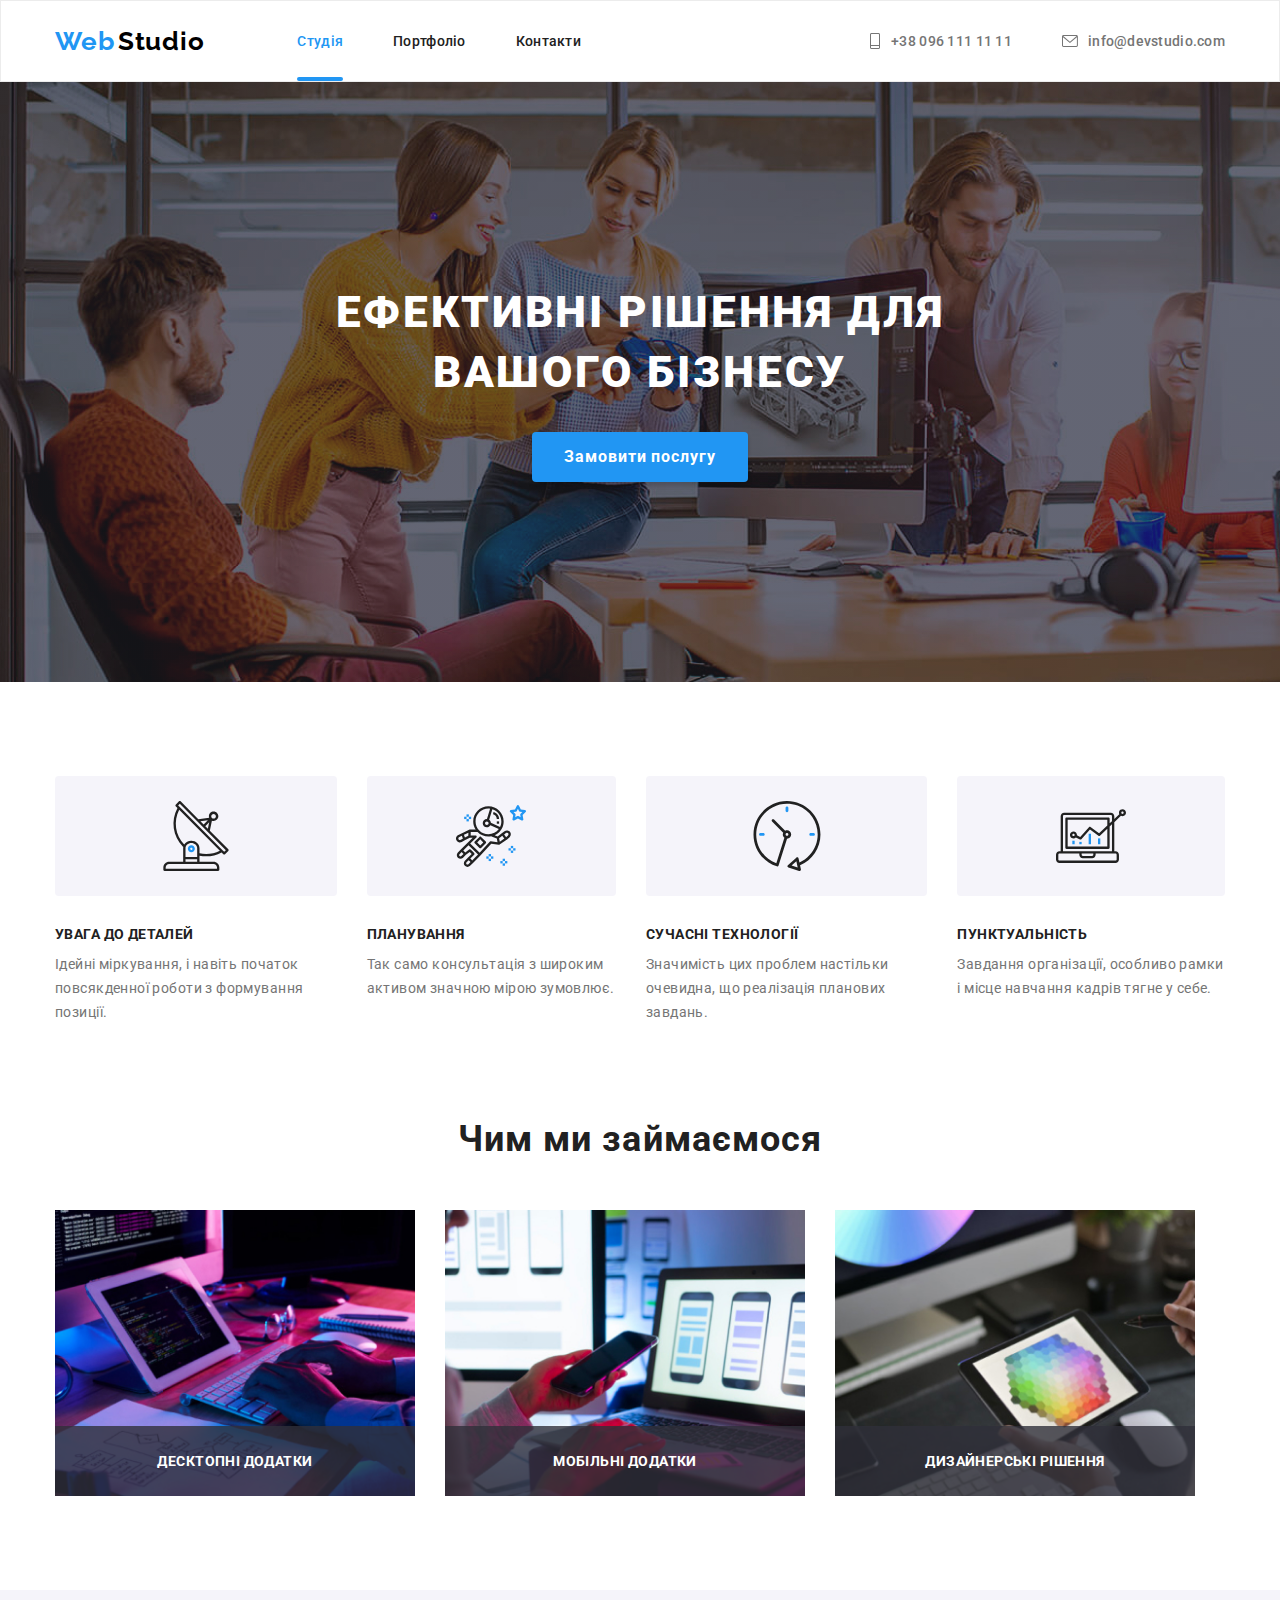
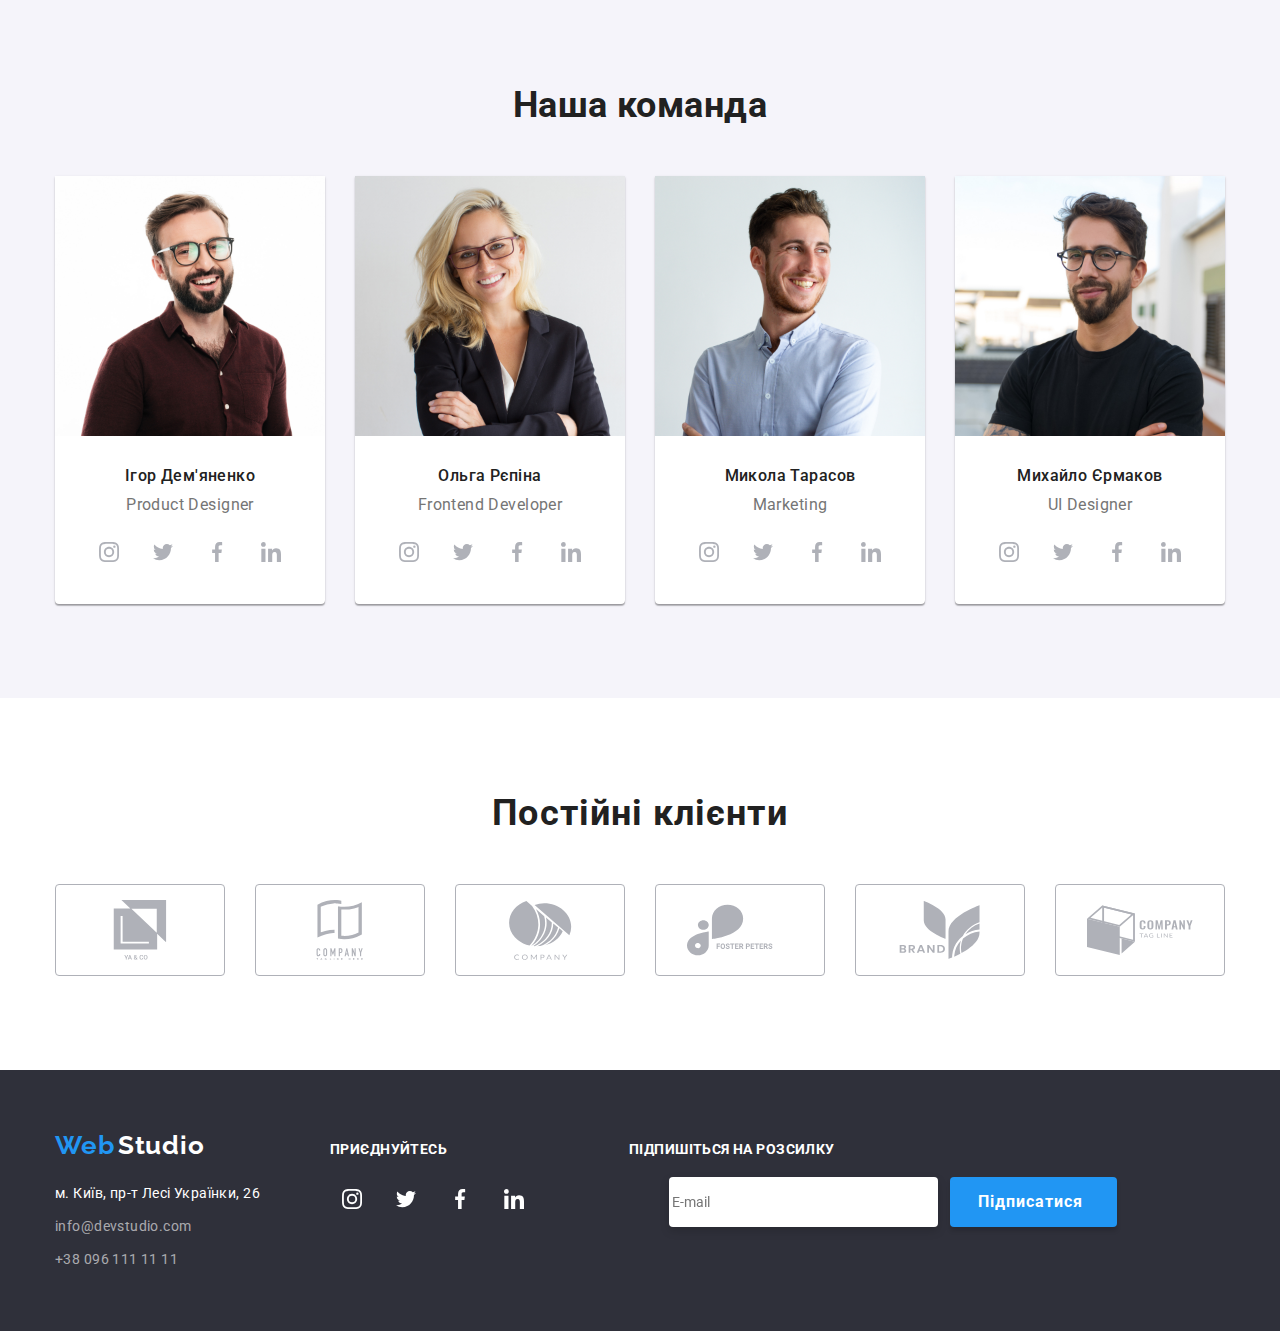
==== index.html @ 32bc4b46 "06" ====
<!DOCTYPE html>
<html lang="en">

<head>
  <meta charset="UTF-8" />
  <meta http-equiv="X-UA-Compatible" content="IE=edge" />
  <meta name="viewport" content="width=device-width, initial-scale=1.0" />
  <title>WebStudio</title>
  <link rel="stylesheet" href="https://cdn.jsdelivr.net/npm/modern-normalize@1.1.0/modern-normalize.min.css" />
  <link rel="preconnect" href="https://fonts.googleapis.com" />
  <link rel="preconnect" href="https://fonts.gstatic.com" crossorigin />
  <link
    href="https://fonts.googleapis.com/css2?family=Montserrat:wght@400;700&family=Raleway:wght@700&family=Roboto:wght@400;500;700;900&display=swap"
    rel="stylesheet" />
  <link rel="stylesheet" href="./css/style.css" />
</head>

<body>
  <header>
    <div class="conteiner header-conteiner">
      <nav class="main-nav">
        <a href="/" class="logo link">
          <span class="header-first-part">Web</span>
          <span class="header-last-part">Studio</span>
        </a>
        <ul class="list header-nav">
          <li class="header-nav-item">
            <a href="" class="header-nav-studios link">Студія</a>
          </li>
          <li class="header-nav-item">
            <a href="portfolio.html" class="header-nav-portfolios link">Портфоліо</a>
          </li>
          <li class="header-nav-item"><a href="" class="header-nav-contact link">Контакти</a></li>
        </ul>
      </nav>
      <ul class="list after-nav">
        <li class="header-tel-link link">
          <a class="address-tel" href="tel:+380961111111">
            <svg class="etel">
              <use href="./symbol-defs.svg#icon-Vector"></use>
            </svg>
            +38 096 111 11 11</a>
        </li>
        <li class="header-mail-link link">
          <a class="address-mails" href="mailto:info@devstudio.com">
            <svg class="email">
              <use href="./symbol-defs.svg#icon-envelope"></use>
            </svg>
            info@devstudio.com</a>
        </li>
      </ul>
    </div>
  </header>
  <main>
    <section class="hero">
      <div class="conteiner">
        <h1 class="hero-title">Ефективні рішення для вашого бізнесу</h1>
        <button type="button" data-modal-open class="hero-button">Замовити послугу</button>
      </div>
    </section>
    <section class="abouts">
      <div class="conteiner">
        <h2 class="visually-hidden">Наші переваги</h2>
        <ul class="list about">
          <li class="item">
            <h3 class="about-title list">УВАГА ДО ДЕТАЛЕЙ</h3>
            <p class="about-title-after">
              Ідейні міркування, і навіть початок повсякденної роботи з формування позиції.
            </p>
          </li>
          <li class="item">
            <h3 class="about-title list">ПЛАНУВАННЯ</h3>
            <p class="about-title-after">
              Так само консультація з широким активом значною мірою зумовлює.
            </p>
          </li>
          <li class="item">
            <h3 class="about-title list">СУЧАСНІ ТЕХНОЛОГІЇ</h3>
            <p class="about-title-after">
              Значимість цих проблем настільки очевидна, що реалізація планових завдань.
            </p>
          </li>
          <li class="item">
            <h3 class="about-title list">ПУНКТУАЛЬНІСТЬ</h3>
            <p class="about-title-after">
              Завдання організації, особливо рамки і місце навчання кадрів тягне у себе.
            </p>
          </li>
        </ul>
      </div>
    </section>
    <section class="work">
      <div class="conteiner">
        <h2 class="work-title">Чим ми займаємося</h2>
        <ul class="work list">
          <div class="foto-info">
            <li class="work-item">
              <img src="./img/img1.jpg" alt="galllery1" width="370" height="auto" />
              <p class="overlay-text">Десктопні додатки</p>
            </li>
          </div>
          <div class="foto-info">
            <li class="work-item">
              <img src="./img/img2.jpg" alt="galllery2" width="370" height="auto" />
              <p class="overlay-text">Мобільні додатки</p>
            </li>
          </div>
          <div class="foto-info">
            <li class=work-item>
              <img src="./img/img3.jpg" alt="galllery3" width="370" height="auto" />
              <p class="overlay-text">Дизайнерські рішення</p>
            </li>
          </div>
        </ul>
      </div>
    </section>
    <section class="our-team">
      <h2 class="komand-title">Наша команда</h2>
      <div class="conteiner">
        <ul class="list our-team-conteiner">
          <li class="li-style">
            <img src="./img/img4.jpg" alt="Ігор Дем'яненко" width="270" height="260" />
            <div class="our-conteiner">
              <h3 class="komand-title-after">Ігор Дем'яненко</h3>
              <p class="komand-after">Product Designer</p>
              <ul class="our-icon list">
                <li>
                  <a href="" class="komand-icon">
                    <svg class="social-icon" width="20" heigth="20">
                      <use href="./symbol-defs.svg#icon-instagram-2"></use>
                    </svg>
                  </a>
                </li>
                <li>
                  <a href="" class="komand-icon">
                    <svg class="social-icon" width="20" heigth="20">
                      <use href="./symbol-defs.svg#icon-twitter-1"></use>
                    </svg>
                  </a>
                </li>
                <li>
                  <a href="" class="komand-icon">
                    <svg class="social-icon" width="20" heigth="20">
                      <use href="./symbol-defs.svg#icon-facebook-1"></use>
                    </svg>
                  </a>
                </li>
                <li>
                  <a href="" class="komand-icon">
                    <svg class="social-icon" width="20" heigth="20">
                      <use href="./symbol-defs.svg#icon-linkedin-1"></use>
                    </svg>
                  </a>
                </li>
              </ul>
            </div>
          </li>

          <li class="li-style">
            <img src="./img/img 5.jpg" alt="Ольга Рєпіна" width="270" height="260" />
            <div class="our-conteiner">
              <h3 class="komand-title-after">Ольга Рєпіна</h3>
              <p class="komand-after">Frontend Developer</p>
              <ul class="our-icon list">
                <li>
                  <a href="" class="komand-icon">
                    <svg class="social-icon">
                      <use href="./symbol-defs.svg#icon-instagram-2"></use>
                    </svg>
                  </a>
                </li>
                <li>
                  <a href="" class="komand-icon">
                    <svg class="social-icon">
                      <use href="./symbol-defs.svg#icon-twitter-1"></use>
                    </svg>
                  </a>
                </li>
                <li>
                  <a href="" class="komand-icon">
                    <svg class="social-icon">
                      <use href="./symbol-defs.svg#icon-facebook-1"></use>
                    </svg>
                  </a>
                </li>
                <li>
                  <a href="" class="komand-icon">
                    <svg class="social-icon">
                      <use href="./symbol-defs.svg#icon-linkedin-1"></use>
                    </svg>
                  </a>
                </li>
              </ul>
            </div>
          </li>
          <li class="li-style">
            <img src="./img/img 6.jpg" alt="Микола Тарасов" width="270" height="260" />
            <div class="our-conteiner">
              <h3 class="komand-title-after">Микола Тарасов</h3>
              <p class="komand-after">Marketing</p>
              <ul class="our-icon list">
                <li>
                  <a href="" class="komand-icon">
                    <svg class="social-icon">
                      <use href="./symbol-defs.svg#icon-instagram-2"></use>
                    </svg>
                  </a>
                </li>
                <li>
                  <a href="" class="komand-icon">
                    <svg class="social-icon">
                      <use href="./symbol-defs.svg#icon-twitter-1"></use>
                    </svg>
                  </a>
                </li>
                <li>
                  <a href="" class="komand-icon">
                    <svg class="social-icon">
                      <use href="./symbol-defs.svg#icon-facebook-1"></use>
                    </svg>
                  </a>
                </li>
                <li>
                  <a href="" class="komand-icon">
                    <svg class="social-icon">
                      <use href="./symbol-defs.svg#icon-linkedin-1"></use>
                    </svg>
                  </a>
                </li>
              </ul>
            </div>
          </li>
          <li class="li-style">
            <img src="./img/img7.jpg" alt="Михайло Єрмаков" width="270" height="260" />
            <div class="our-conteiner">
              <h3 class="komand-title-after">Михайло Єрмаков</h3>
              <p class="komand-after">UI Designer</p>
              <ul class="our-icon list">
                <li>
                  <a href="" class="komand-icon">
                    <svg class="social-icon">
                      <use href="./symbol-defs.svg#icon-instagram-2"></use>
                    </svg>
                  </a>
                </li>
                <li>
                  <a href="" class="komand-icon">
                    <svg class="social-icon">
                      <use href="./symbol-defs.svg#icon-twitter-1"></use>
                    </svg>
                  </a>
                </li>
                <li>
                  <a href="" class="komand-icon">
                    <svg class="social-icon">
                      <use href="./symbol-defs.svg#icon-facebook-1"></use>
                    </svg>
                  </a>
                </li>
                <li>
                  <a href="" class="komand-icon">
                    <svg class="social-icon">
                      <use href="./symbol-defs.svg#icon-linkedin-1"></use>
                    </svg>
                  </a>
                </li>
              </ul>
            </div>
          </li>
        </ul>
      </div>
    </section>
    <section class="section">
      <div class="clients conteiner">
        <h2 class="our-client">Постійні клієнти</h2>
        <ul class="cli-list list">
          <li>
            <a href="" class="cli-link">
              <svg class="cli" width="106" height="60">
                <use href="./symbol-defs.svg#icon-group"></use>
              </svg>
            </a>
          </li>
          <li>
            <a href="" class="cli-link">
              <svg class="cli" width="106" height="60">
                <use href="./symbol-defs.svg#icon-group-1"></use>
              </svg>
            </a>
          </li>
          <li>
            <a href="" class="cli-link">
              <svg class="cli" width="106" height="60">
                <use href="./symbol-defs.svg#icon-group-2"></use>
              </svg>
            </a>
          </li>
          <li>
            <a href="" class="cli-link">
              <svg class="cli " width="106" height="60">
                <use href="./symbol-defs.svg#icon-group-3"></use>
              </svg>
            </a>
          </li>
          <li>
            <a href="" class="cli-link">
              <svg class="cli" width="106" height="60">
                <use href="./symbol-defs.svg#icon-group-4"></use>
              </svg>
            </a>
          </li>
          <li>
            <a href="" class="cli-link">
              <svg class="cli" width="106" height="60">
                <use href="./symbol-defs.svg#icon-group-5"></use>
              </svg>
            </a>
          </li>
        </ul>
      </div>
    </section>
  </main>
  <footer class="footer">
    <div class="conteiner">
      <div>
        <a href="./index.html" class="logo link">
          <span class="header-first-part">Web</span>
          <span class="header-last-parts">Studio</span>
        </a>
        <address>
          <ul class="link list">
            <li class="address-item">
              <a class="address" href="https://goo.gl/maps/7ASM1sJS5dJ5GdoQ7" target="_blank"
                rel="noreferrer noopener">м.
                Київ, пр-т Лесі Українки, 26</a>
            </li>
            <li class="address-item">
              <a class="address-mail link" href="mailto:info@devstudio.com">info@devstudio.com</a>
            </li>
            <li class="address-item">
              <a class="address-mail link" href="tel:+380961111111">+38 096 111 11 11</a>
            </li>
          </ul>
        </address>
      </div>
      <div class="contact">
        <p class="footer-text">приєднуйтесь</p>
        <ul class="foter-our-icon list">
          <li>
            <a href="" class="footer-icon">
              <svg class="instag" width="20" heigth="20">
                <use href="./symbol-defs.svg#icon-instagram-2"></use>
              </svg>
            </a>
          </li>
          <li>
            <a href="" class="footer-icon">
              <svg class="twitter1" width="20" heigth="20">
                <use href="./symbol-defs.svg#icon-twitter-1"></use>
              </svg>
            </a>
          </li>
          <li>
            <a href="" class="footer-icon">
              <svg class="faceb" width="20" heigth="20">
                <use href="./symbol-defs.svg#icon-facebook-1"></use>
              </svg>
            </a>
          </li>
          <li>
            <a href="" class="footer-icon">
              <svg class="linked" width="20" heigth="20">
                <use href="./symbol-defs.svg#icon-linkedin-1"></use>
              </svg>
            </a>
          </li>
        </ul>
      </div>
      <div class="social-email">
        <p class="text-social">Підпишіться на розсилку</p>
        <form class="form-social">
          <input class="enter" type="text" name="email" placeholder="E-mail">
          <button class="button-email">Підписатися
            <svg class="" width="28" height="28">
              <use href="./symbol-defs.svg#icon-icon-send"></use>
            </svg>
          </button>
        </form>
      </div>
    </div>
  </footer>
  <div class="backgrop is-hidden" data-modal>
    <div class="modal">
      <button class="close-btn" type="button" data-modal-close>
        <svg class="close-btn-icon" width="18px" height="18px">
          <use href="./symbol-defs.svg#icon-close"></use>
        </svg>
      </button>
      <p class="modal-text">Залиште свої дані, ми вам передзвонимо</p>
      <form class="modal-social" action="">
        <div class="form-field">
          <label for="name">Ім'я</label>
          <input type="text" name="name" id="name">

          <label for="tel">Tелефон</label>
          <input type="text" name="tel" id="tel">

          <label for="mail">Пошта</label>
          <input type="text" name="mail" id="mail">

          <label for="coment">Коментар</label>
          <textarea name="coment" id="coment" cols="30" rows="10" placeholder="Введіть текст"></textarea>

          <input type="checkbox" name="consent" id="consent">
          <label for="">Погоджуюся з розсилкою та приймаю Умови договору</label>

          <button type="submit">Відправити</button>
        </div>
      </form>
    </div>
  </div>
  <script src="./js/modal.js"></script>
</body>

</html>
---- css/style.css ----
/*general stales*/
:root {
  --main-text-color: #212121;
  --secondary-text-color: #ffffff;
  --main-fond: 'Roboto', sans-serif;
  --accent-color: #2196f3;
  --background-color: #ffffff;
  --background-color: #2f303a;
}
body {
  font-family: var(--main-fond);
  background-color: var(--secondary-text-color);
  font-size: 14px;
  letter-spacing: 0.03em;
  color: var(--main-text-color);
}
html {
  box-sizing: border-box;
}

*,
*::before,
*::after {
  box-sizing: inherit;
}
h1,
h2,
h3,
h4,
h5,
h6,
p {
  margin: 0;
}
img {
  display: block;
  max-width: 100%;
  height: auto;
}
address {
  font-style: normal;
}
button {
  display: block;
  cursor: pointer;
  border: none;
  border-radius: 4px;
}
section {
  padding-top: 94px;
  padding-bottom: 94px;
}
.conteiner {
  width: 1200px;
  margin: 0 auto;
  padding: 0 15px;
}
.list {
  list-style: none;
  padding-left: 0;
  margin: 0;
}
.link {
  text-decoration: none;
}
/*header*/

.main-nav {
  display: flex;
  align-items: center;
}
.after-nav {
  display: flex;
  gap: 50px;
  margin-left: auto;
  align-items: center;
}
.header-nav {
  display: flex;
  align-items: center;
  margin-left: 93px;
}

.header-nav-item:not(:last-child) {
  margin-right: 50px;
}

.header-first-part {
  color: #2196f3;
  font-family: 'Raleway';
  font-style: normal;
  font-weight: 700;
  font-size: 26px;
  line-height: calc(31 / 26);
  letter-spacing: 0.03em;
}
.header-last-part {
  font-family: 'Raleway';
  font-style: normal;
  font-weight: 700;
  font-size: 26px;
  line-height: 31px;
  letter-spacing: 0.03em;
  color: #000000;
}

.header-nav-studios,
.header-mail-link {
  position: relative;
  font-weight: 500;
  font-size: 14px;
  line-height: calc(16 / 14);
  letter-spacing: 0.02em;
  color: #2196f3;
  padding: 32px 0;
}

.header-nav-studios:hover {
  color: #2196f3;
}
.header-nav-studios::after {
  content: '';
  display: block;
  position: absolute;
  bottom: 0;
  width: 100%;
  height: 4px;
  background: #2196f3;
  border-radius: 2px;

  transition-property: color;
  transition-duration: 250ms;
  transition-timing-function: cubic-bezier(0.4, 0, 0.2, 1);
}

.header-nav-portfolios {
  font-weight: 500;
  font-size: 14px;
  line-height: calc(16 / 14);
  letter-spacing: 0.02em;
  color: #212121;
}
.header-nav-portfolios,
.header-nav-contact {
  font-weight: 500;
  font-size: 14px;
  line-height: calc(16 / 14);
  letter-spacing: 0.02em;
  color: #212121;
  transition-property: color;
  transition-duration: 250ms;
  transition-timing-function: cubic-bezier(0.4, 0, 0.2, 1);
}
.header-nav-portfolios:hover,
.header-nav-contact:hover {
  color: #2196f3;
}
.address-tel {
  font-weight: 500;
  font-size: 14px;
  line-height: calc(16 / 14);
  letter-spacing: 0.02em;
  text-decoration: none;
  color: #757575;
  display: flex;
  align-items: center;
  transition-property: color;
  transition-duration: 250ms;
  transition-timing-function: cubic-bezier(0.4, 0, 0.2, 1);
}

.address-tel:hover {
  color: #2196f3;
  transition-property: color;
  transition-duration: 250ms;
  transition-timing-function: cubic-bezier(0.4, 0, 0.2, 1);
}
.address-mails {
  text-decoration: none;
  font-family: 'Roboto';
  font-weight: 500;
  font-size: 14px;
  line-height: 16px;
  letter-spacing: 0.02em;
  color: #2196f3;
  display: flex;
  align-items: center;
  transition-property: color;
  transition-duration: 250ms;
  transition-timing-function: cubic-bezier(0.4, 0, 0.2, 1);
}

.address-mails:hover {
  color: #2196f3;
  transition-property: color;
  transition-duration: 250ms;
  transition-timing-function: cubic-bezier(0.4, 0, 0.2, 1);
}
.etel {
  width: 12px;
  height: 16px;
  align-items: center;
  fill: currentColor;
  margin-right: 10px;
}
.email {
  width: 16px;
  height: 12px;
  margin-right: 10px;
  align-items: center;
  fill: currentColor;
}
/*hero*/
.hero {
  background-color: #2f303a;
  padding: 200px 0;
  background-image: linear-gradient(rgba(47, 48, 58, 0.4), rgba(47, 48, 58, 0.4)),
    url(../img/Img17.jpg);
  background-repeat: no-repeat;
  background-size: cover;
  max-width: 1600px;
  height: 600px;
  margin: 0 auto;
}

.hero-title {
  font-family: 'Roboto';
  font-style: normal;
  font-weight: 900;
  font-size: 44px;
  line-height: calc(60 / 44);
  text-align: center;
  letter-spacing: 0.06em;
  text-transform: uppercase;
  color: #ffffff;
  width: 696px;
  margin: 0 auto;
}
.hero-button {
  font-family: 'Roboto';
  font-style: normal;
  background: #2196f3;
  box-shadow: 0px 4px 4px rgba(0, 0, 0, 0.15);
  font-weight: 700;
  font-size: 16px;
  line-height: calc(30 / 16);
  color: #ffffff;
  cursor: pointer;
  letter-spacing: 0.06em;
  margin: 0 auto;
  margin-top: 30px;
  padding: 10px 32px;
}
/*about*/
.visually-hidden {
  position: absolute;
  width: 1px;
  height: 1px;
  margin: -1px;
  border: 0;
  padding: 0;
  white-space: nowrap;
  clip-path: inset(100%);
  clip: rect(0 0 0 0);
  overflow: hidden;
}
.about {
  display: flex;
  gap: 30px;
}
.item::before {
  display: block;
  content: '';
  height: 120px;
  background-repeat: no-repeat;
  background-position: center;
  background-color: #f5f4fa;
  border-radius: 4px;
  margin-bottom: 30px;
}
.item:nth-child(1)::before {
  background-image: url(../icon/antenna.svg);
}
.item:nth-child(2)::before {
  background-image: url(../icon/astronaut.svg);
}
.item:nth-child(3)::before {
  background-image: url(../icon/clock.svg);
}
.item:nth-child(4)::before {
  background-image: url(../icon/diagram.svg);
}
.about-title list {
  margin-bottom: 10px;
}

.about-title {
  font-weight: 700;
  font-size: 14px;
  line-height: calc(16 / 14);
  color: #212121;
  margin-bottom: 10px;
}
.about-title-after {
  font-weight: 400;
  font-size: 14px;
  line-height: calc(24 / 14);
  color: #757575;
}
/*work n*/
.work {
  padding-top: 0;
}
.work .list {
  display: flex;
}

.overlay-text {
  font-weight: 700;
  line-height: calc(16 / 14);
  text-transform: uppercase;
  color: #ffffff;
  position: absolute;
  bottom: 0;
  background: rgba(47, 48, 58, 0.8);
  width: 360px;
  height: 70px;
  display: flex;
  align-items: center;
  justify-content: center;
}
.work-title {
  font-family: 'Roboto';
  font-style: normal;
  font-weight: 700;
  font-size: 36px;
  line-height: 42px;
  text-align: center;
  letter-spacing: 0.03em;
  color: #212121;
  margin-bottom: 50px;
}
.work-item {
  margin-right: 30px;
  position: relative;
}
/*наша команда*/
.our-team {
  background-color: #f5f4fa;
}
.li-style {
  background: #ffffff;
  box-shadow: 0px 1px 3px rgba(0, 0, 0, 0.12), 0px 1px 1px rgba(0, 0, 0, 0.14),
    0px 2px 1px rgba(0, 0, 0, 0.2);
  border-radius: 0px 0px 4px 4px;
  background-image: url();
}

.komand-title {
  text-align: center;
  margin-bottom: 50px;
}
.komand-title {
  font-family: 'Roboto';
  font-style: normal;
  font-weight: 700;
  font-size: 36px;
  line-height: 42px;
  color: #212121;
}
.our-team-conteiner {
  display: flex;
  gap: 30px;
}
.our-conteiner {
  text-align: center;
  padding: 30px 0;
}
.komand-title-after {
  margin-bottom: 10px;
}
.komand-title-after {
  margin-right: auto;
  margin-left: auto;
  font-weight: 500;
  font-size: 16px;
  line-height: calc(19 / 16);
  color: #212121;
}
.komand-after {
  font-weight: 400;
  font-size: 16px;
  line-height: calc(19 / 16);
  color: #757575;
}
.our-icon {
  display: flex;
  align-items: center;
  justify-content: center;
  gap: 10px;
  margin-top: 16px;
}
.komand-icon {
  display: flex;
  align-items: center;
  justify-content: center;
  width: 44px;
  height: 44px;
  color: #afb1b8;
  border-radius: 50%;
}
.komand-icon:hover,
.komand-icon:focus {
  background-color: var(--accent-color);
  color: var(--secondary-text-color);
  transition-property: color, var(--background-color);
  transition-duration: 250ms;
  transition-timing-function: cubic-bezier(0.4, 0, 0.2, 1);
}

.social-icon {
  width: 20px;
  height: 20px;
  fill: currentColor;
}
.our-client {
  font-family: 'Roboto';
  font-style: normal;
  font-weight: 700;
  font-size: 36px;
  line-height: 42px;
  text-align: center;
  letter-spacing: 0.03em;
  color: #212121;
  margin-bottom: 50px;
}
.cli-link {
  display: flex;
  align-items: center;
  justify-content: center;
  width: 170px;
  height: 92px;
  border: 1px solid currentColor;
  border-radius: 4px;
  color: #afb1b8;
  transition-property: color;
  transition-duration: 250ms;
  transition-timing-function: cubic-bezier(0.4, 0, 0.2, 1);
}

.cli-link:hover,
.cli-link:focus {
  color: var(--accent-color);
}

.cli-list {
  display: flex;
  gap: 30px;
  fill: currentColor;
}
.cli {
  fill: currentColor;
}
/*footer*/
.footer {
  background: #2f303a;
  padding: 60px 0;
}
.footer .conteiner {
  display: flex;
  align-items: baseline;
}
.header-conteiner {
  display: flex;
  gap: 50px;
  align-items: center;
}
.link {
  text-decoration: none;
}

.logo link {
  padding-top: 60px;
  padding-bottom: 20px;
  color: #2196f3;
  font-family: 'Raleway';
  font-style: normal;
  font-weight: 700;
  font-size: 26px;
  line-height: calc(31 / 26);
  letter-spacing: 0.03em;
}
.header-last-parts {
  color: #ffffff;
}
address {
  margin-top: 20px;
}
.address {
  text-decoration: none;
  font-family: 'Roboto';
  font-style: normal;
  font-weight: 400;
  font-size: 14px;
  line-height: 24px;
  letter-spacing: 0.03em;
  color: #ffffff;
  transition-property: color;
  transition-duration: 250ms;
  transition-timing-function: cubic-bezier(0.4, 0, 0.2, 1);
}
.address-item:not(:last-child) {
  margin-bottom: 9px;
}
.address:hover {
  color: #2196f3;
}

.address-mail {
  font-family: 'Roboto';
  font-style: normal;
  font-weight: 400;
  font-size: 14px;
  line-height: 24px;
  letter-spacing: 0.03em;
  color: rgba(255, 255, 255, 0.6);
  transition-property: color;
  transition-duration: 250ms;
  transition-timing-function: cubic-bezier(0.4, 0, 0.2, 1);
}
.address-mail:hover {
  color: #2196f3;
}
.contact {
  margin-left: 70px;
}
.footer-text {
  font-weight: 700;
  line-height: 16px;
  text-transform: uppercase;
  color: #ffffff;
  margin-bottom: 20px;
}
.foter-our-icon {
  display: flex;
  align-items: center;
  justify-content: center;
  gap: 10px;
}

.footer-icon {
  display: flex;
  align-items: center;
  justify-content: center;
  width: 44px;
  height: 44px;
  color: #ffffff;
  border-radius: 50%;
  transition-property: color;
  transition-duration: 250ms;
  transition-timing-function: cubic-bezier(0.4, 0, 0.2, 1);
}
.instag,
.twitter1,
.faceb,
.linked {
  width: 20px;
  height: 20px;
  fill: currentColor;
  transition-property: color;
  transition-duration: 250ms;
  transition-timing-function: cubic-bezier(0.4, 0, 0.2, 1);
}
.footer-icon:hover,
.footer-icon:focus {
  background-color: var(--accent-color);
  transition-property: color, var(--background-color);
  transition-duration: 250ms;
  transition-timing-function: cubic-bezier(0.4, 0, 0.2, 1);
}
.social-email {
  margin-left: 93px;
}
.form-social {
  display: flex;
  gap: 12px;
}
.text-social {
  font-weight: 700;
  font-size: 14px;
  line-height: 16px;
  letter-spacing: 0.03em;
  text-transform: uppercase;
  color: #ffffff;
  margin-bottom: 20px;
}
.enter {
  width: 358px;
  height: 50px;
  border-radius: 4px;
  border: 1px solid rgba(255, 255, 255, 0.3);
  filter: drop-shadow(0px 4px 4px rgba(0, 0, 0, 0.15));
}
.enter:hover,
.enter:focus {
  border: 2px solid var(--accent-color);
  transition-property: color;
  transition-duration: 250ms;
  transition-timing-function: cubic-bezier(0.4, 0, 0.2, 1);
}
.button-email {
  position: relative;
  font-weight: 700;
  font-size: 16px;
  line-height: 30px;
  color: #ffffff;
  display: flex;
  text-align: center;
  align-items: center;
  letter-spacing: 0.06em;
  background: #2196f3;
  box-shadow: 0px 4px 4px rgba(0, 0, 0, 0.15);
  border-radius: 4px;
  padding-top: 10px;
  padding-left: 28px;
  padding-bottom: 10px;
}
.button-email:hover .button-email:focus {
  transition-property: color, box-shadow;
  transition-duration: 250ms;
  transition-timing-function: cubic-bezier(0.4, 0, 0.2, 1);
}

.button-email::after {
  content: '';
  display: block;
  position: absolute;
  bottom: 0;
  width: 28px;
  height: 28px;
  color: #ffffff;
}
/* modal window*/

.backgrop {
  position: fixed;
  top: 0;
  left: 0;

  width: 100%;
  height: 100%;

  background: rgba(0, 0, 0, 0.2);
  opacity: 1;
  visibility: visible;
  pointer-events: initial;
  transition: opacity 250ms cubic-bezier(0.4, 0, 0.2, 1),
    visibility 250ms cubic-bezier(0.4, 0, 0.2, 1);
}
.modal {
  position: absolute;
  top: 50%;
  left: 50%;
  transform: translate(-50%, -50%);
  background: #ffffff;
  box-shadow: 0px 1px 3px rgba(0, 0, 0, 0.12), 0px 1px 1px rgba(0, 0, 0, 0.14),
    0px 2px 1px rgba(0, 0, 0, 0.2);
  border-radius: 4px;

  width: 528px;
  height: 581px;
}
.close-btn {
  position: absolute;
  top: 8px;
  right: 8px;

  display: flex;
  align-items: center;
  justify-content: center;

  width: 30px;
  height: 30px;
  padding: 0;
  cursor: pointer;
  background: transparent;
  border-radius: 50%;
  border: 1px solid rgba(0, 0, 0, 0.1);
}
.backgrop.is-hidden {
  opacity: 0;
  visibility: hidden;
  pointer-events: none;
}
.modal-text {
  font-weight: 700;
  font-size: 20px;
  line-height: calc(23 / 20);
  letter-spacing: 0.03em;
  color: #212121;
}
form {
  width: 448px;
  margin-left: 40px;
}
.form-field {
  display: flex;
  flex-direction: column;
  gap: 10px;
}
.form-field input {
  height: 40px;
}

/*page2*/
header {
  border: 1px solid #ececec;
}
.header-first-part {
  color: #2196f3;
  font-family: 'Raleway';
  font-style: normal;
  font-weight: 700;
  font-size: 26px;
  line-height: calc(31 / 26);
  letter-spacing: 0.03em;
}

.header-last-part {
  font-family: 'Raleway';
  font-style: normal;
  font-weight: 700;
  font-size: 26px;
  line-height: 31px;
  letter-spacing: 0.03em;
  color: #000000;
}

.header-nav-studio,
.header-mail-link {
  font-weight: 500;
  font-size: 14px;
  line-height: calc(16 / 14);
  letter-spacing: 0.02em;
  color: #212121;
  transition-property: color;
  transition-duration: 250ms;
  transition-timing-function: cubic-bezier(0.4, 0, 0.2, 1);
}

.header-nav-studio:hover {
  color: #2196f3;
}

.header-nav-portfolio {
  position: relative;
  font-weight: 500;
  font-size: 14px;
  line-height: calc(16 / 14);
  letter-spacing: 0.02em;
  color: #2196f3;
}

.header-nav-portfolio,
.header-nav-contact {
  position: relative;
  font-weight: 500;
  font-size: 14px;
  line-height: calc(16 / 14);
  letter-spacing: 0.02em;
  color: var(--#212121);
  padding: 32px 0;
}
.header-nav-portfolio::after {
  content: '';
  display: block;
  position: absolute;
  bottom: 0;
  width: 100%;
  height: 4px;
  background: #2196f3;
  border-radius: 2px;

  transition-property: color;
  transition-duration: 250ms;
  transition-timing-function: cubic-bezier(0.4, 0, 0.2, 1);
}

.header-nav-portfolio:hover,
.header-nav-contact:hover {
  color: #2196f3;
}
.address-mails {
  font-family: 'Roboto';
  font-weight: 500;
  font-size: 14px;
  line-height: 16px;
  letter-spacing: 0.02em;
  color: #757575;
}
.progect-thumb {
  position: relative;
  overflow: hidden;
}
.overlay {
  position: absolute;
  top: 0;
  left: 0;
  transform: translateY(100%);
  display: flex;
  align-items: center;
  width: 100%;
  height: 101%;

  background: rgba(33, 150, 243, 0.9);
  transition: transform 250ms;
}
.overlay-texts {
  font-weight: 400;
  font-size: 18px;
  line-height: 28px;
  letter-spacing: 0.03em;
  color: #ffffff;
  padding-left: 24px;
  padding-right: 24px;
  text-align: center;
}
.progect-link:hover .overlay {
  transform: translateY(0%);
}

.about-conteiner {
  display: flex;
  margin-bottom: 50px;
  justify-content: center;
  gap: 8px;
}
.main-about-line {
  padding: 6px 22px;
}
.main-about-all {
  padding: 6px 25px;
}

.main-about-all:hover {
  box-shadow: 0px 3px 1px rgba(0, 0, 0, 0.1), 0px 1px 2px rgba(0, 0, 0, 0.08),
    0px 2px 2px rgba(0, 0, 0, 0.12);
}
.main-about-all {
  background-color: #2196f3;
  color: #ffffff;
  font-family: 'Roboto';
  font-style: Medium;
  font-size: 16px;
  line-height: calc(26 / 16);
}
.list-conteiner {
  display: flex;
  flex-wrap: wrap;
  gap: 30px;
}
.item-text {
  padding: 20px 24px;
  border: 1px solid #ececec;
}
.list-one {
  margin-bottom: 4px;
}
.progect-item {
  flex-basis: calc((100% - 2 * 30) / 3);
}
.main-about-line {
  font-family: 'Roboto';
  font-weight: 500;
  font-size: 16px;
  line-height: calc(26 / 16);
  text-align: center;
  letter-spacing: 0.03em;
  color: #212121;
  cursor: pointer;
  background-color: #f5f4fa;
  justify-content: center;
  transition-property: color, var(--background-color), box-shadow;
  transition-duration: 250ms;
  transition-timing-function: cubic-bezier(0.4, 0, 0.2, 1);
}
.main-about-line:hover,
.main-about-line:focus {
  background-color: #2196f3;
  color: #ffffff;
  box-shadow: 0px 3px 1px rgba(0, 0, 0, 0.1), 0px 1px 2px rgba(0, 0, 0, 0.08),
    0px 2px 2px rgba(0, 0, 0, 0.12);
  transition-property: color, var(--background-color), box-shadow;
  transition-duration: 250ms;
  transition-timing-function: cubic-bezier(0.4, 0, 0.2, 1);
}
.progect-link {
  display: block;
  color: inherit;
  transition-property: box-shadow, var(--background-color);
  transition-duration: 250ms;
  transition-timing-function: cubic-bezier(0.4, 0, 0.2, 1);
}
.progect-link:hover,
.progect-link:focus {
  box-shadow: 7px 8px 4px rgba(0, 0, 0, 0.12), 0px 4px 4px rgba(0, 0, 0, 0.06),
    1px 4px 6px rgba(0, 0, 0, 0.16);
  transition-property: color;
  transition-duration: 250ms;
  transition-timing-function: cubic-bezier(0.4, 0, 0.2, 1);
}
.progect-item {
  width: 370px;
  flex-basis: ((100% - 30 * 2) / 3);
}
.list-one {
  font-weight: 700;
  font-size: 18px;
  line-height: calc(36 / 18);
  align-items: center;
}
.list-two {
  font-family: 'Roboto';
  font-style: normal;
  font-weight: 400;
  font-size: 16px;
  line-height: 30px;
  letter-spacing: 0.03em;
  color: #757575;
}

.header-last-parts {
  font-family: 'Raleway';
  font-style: normal;
  font-weight: 700;
  font-size: 26px;
  line-height: 31px;
  letter-spacing: 0.03em;
  color: #ffffff;
}
.address {
  text-decoration: none;
  font-family: 'Roboto';
  font-style: normal;
  font-weight: 400;
  font-size: 14px;
  line-height: 24px;
  letter-spacing: 0.03em;
  color: #ffffff;
  transition-property: color;
  transition-duration: 250ms;
  transition-timing-function: cubic-bezier(0.4, 0, 0.2, 1);
}
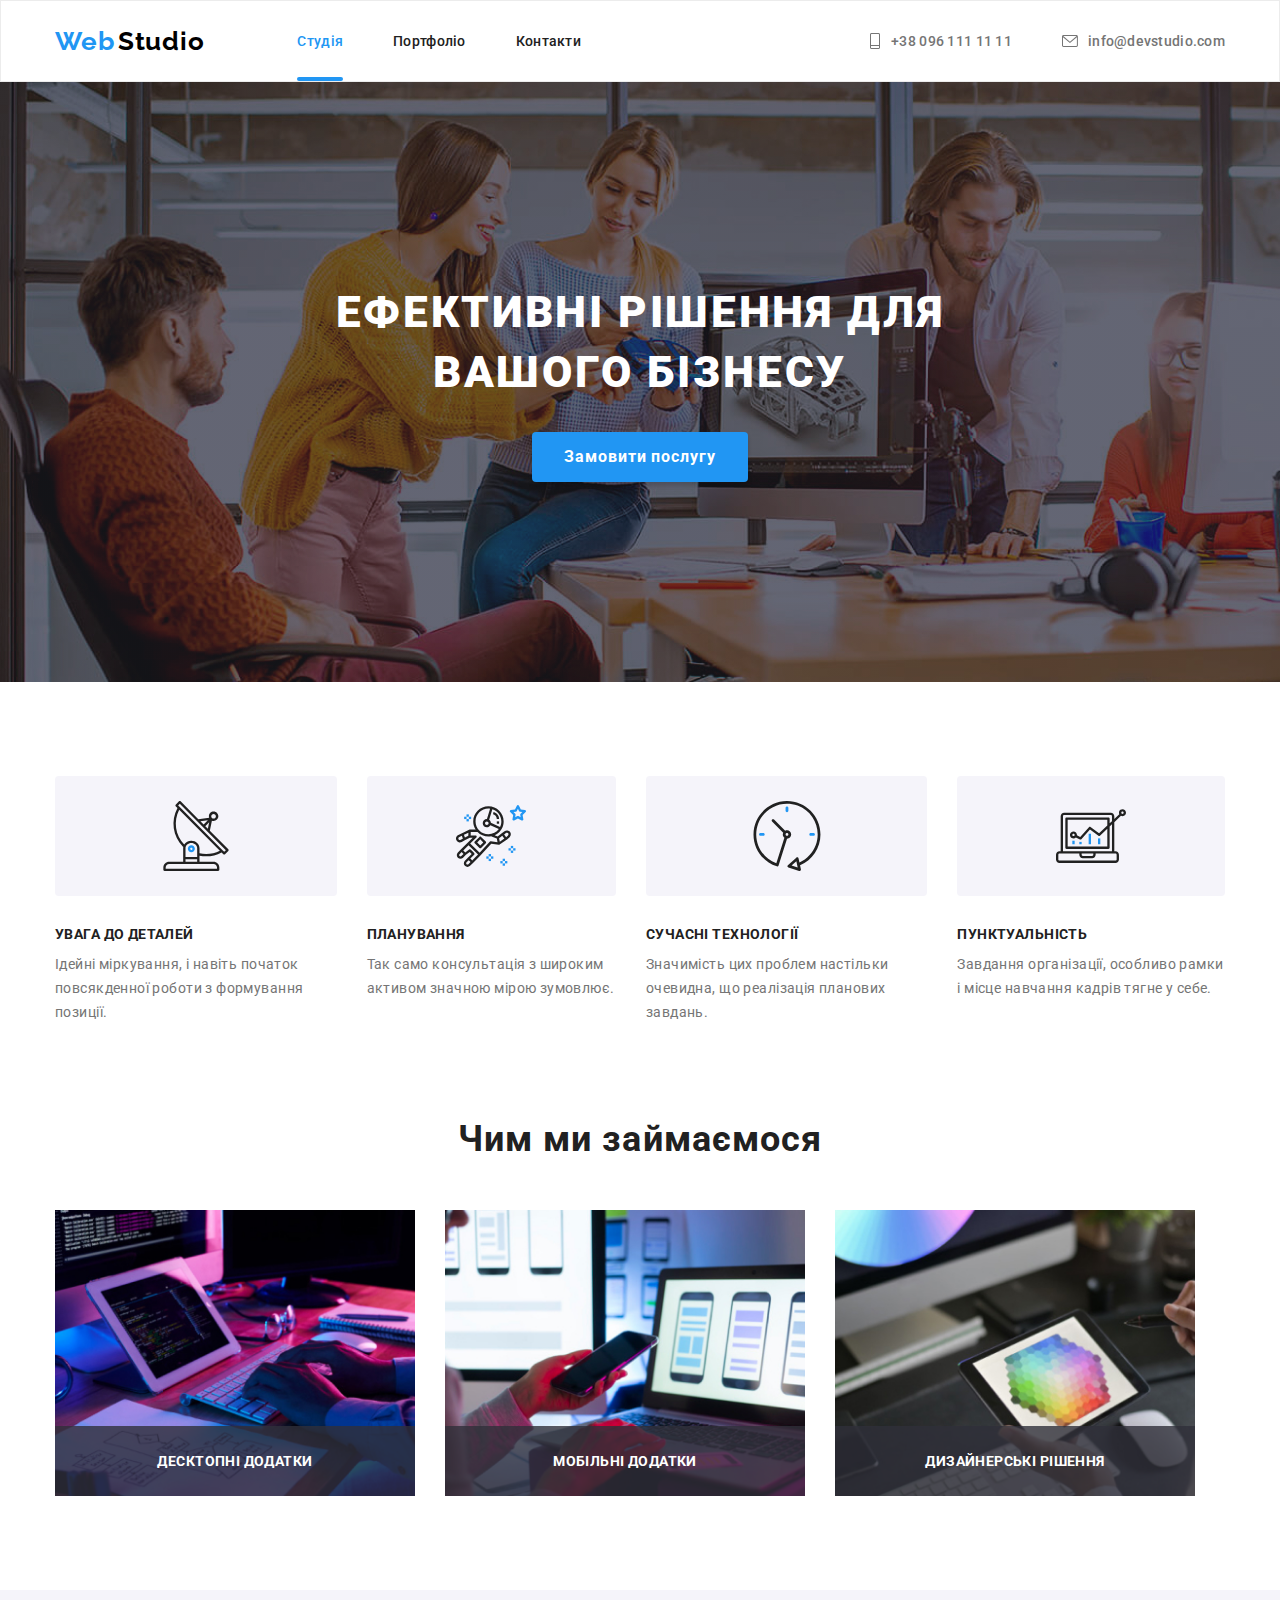
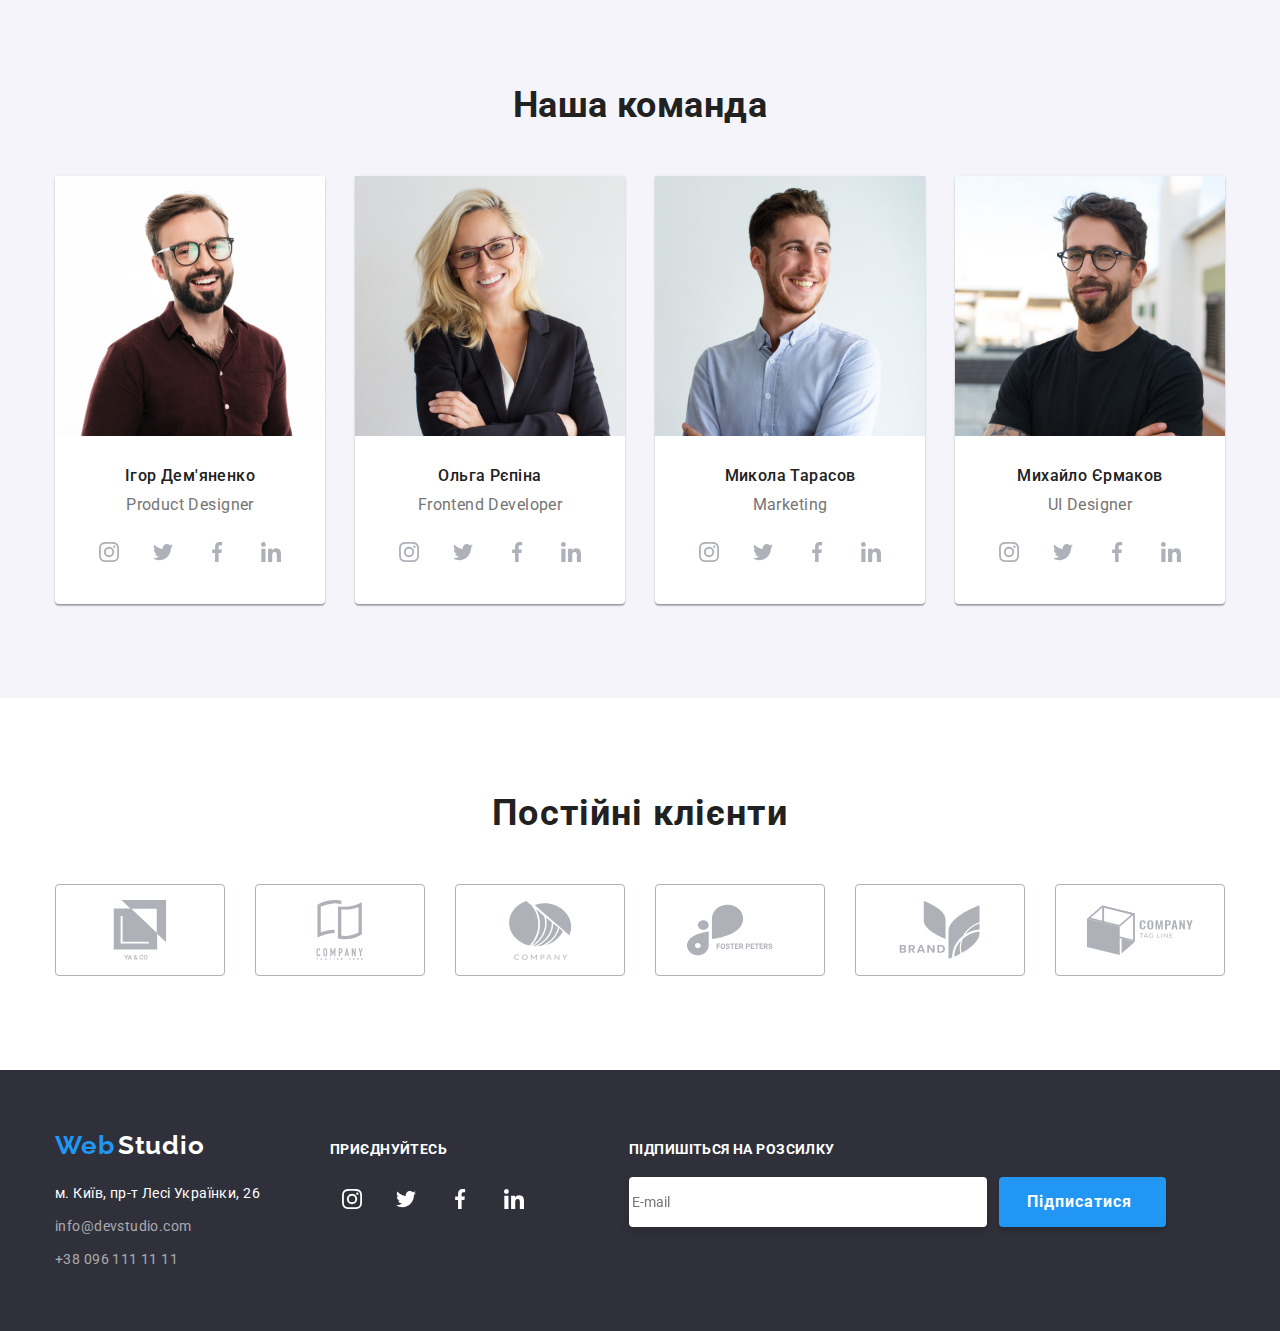
==== commit b29c1885: "06" ====
--- a/index.html
+++ b/index.html
@@ -399,23 +399,39 @@
       <p class="modal-text">Залиште свої дані, ми вам передзвонимо</p>
       <form class="modal-social" action="">
         <div class="form-field">
-          <label for="name">Ім'я</label>
-          <input type="text" name="name" id="name">
-
-          <label for="tel">Tелефон</label>
+          <input class="form-fields" type="text" name="name" id="name">
+          <label class="form-label" for="name">Ім'я
+            <svg class="user-name" width="18" height="18">
+              <use href="./symbol-defs.svg#user-icon"></use>
+            </svg>
+          </label>
+          <label for="tel">Tелефон
+            <svg class="user-name" width="18" height="18">
+              <use href="symbol-defs.svg#icon-tel"></use>
+            </svg>
+          </label>
           <input type="text" name="tel" id="tel">
 
-          <label for="mail">Пошта</label>
+          <label for="mail">Пошта
+            <svg class="user-name" width="18" height="18">
+              <use href="symbol-defs.svg#icon-mail"></use>
+            </svg>
+          </label>
           <input type="text" name="mail" id="mail">
 
           <label for="coment">Коментар</label>
           <textarea name="coment" id="coment" cols="30" rows="10" placeholder="Введіть текст"></textarea>
-
-          <input type="checkbox" name="consent" id="consent">
-          <label for="">Погоджуюся з розсилкою та приймаю Умови договору</label>
-
-          <button type="submit">Відправити</button>
         </div>
+
+        <label class="check option">Погоджуюся з розсилкою та приймаю
+          <a href="" class="label-text"> Умови
+            договору
+          </a>
+          <span class="check-box"></span>
+          <input class="check-input" type="checkbox">
+        </label>
+
+        <button class="button-submit" type="submit">Відправити</button>
       </form>
     </div>
   </div>
--- a/css/style.css
+++ b/css/style.css
@@ -669,6 +669,7 @@
 
   width: 528px;
   height: 581px;
+  padding: 40px;
 }
 .close-btn {
   position: absolute;
@@ -687,6 +688,13 @@
   border-radius: 50%;
   border: 1px solid rgba(0, 0, 0, 0.1);
 }
+.close-btn:hover,
+.close-btn:focus {
+  fill: #2196f3;
+  transition-property: fill;
+  transition-duration: 250ms;
+  transition-timing-function: cubic-bezier(0.4, 0, 0.2, 1);
+}
 .backgrop.is-hidden {
   opacity: 0;
   visibility: hidden;
@@ -698,18 +706,156 @@
   line-height: calc(23 / 20);
   letter-spacing: 0.03em;
   color: #212121;
-}
-form {
-  width: 448px;
-  margin-left: 40px;
-}
+  text-align: center;
+  margin-bottom: 12px;
+}
+
 .form-field {
   display: flex;
   flex-direction: column;
   gap: 10px;
+  position: relative;
+  background-color: orange;
+}
+.form-fields {
+  position: relative;
 }
 .form-field input {
+  width: 100%;
   height: 40px;
+  border: 1px solid rgba(33, 33, 33, 0.2);
+  border-radius: 4px;
+  padding-left: 42px;
+  outline: transparent;
+  transition: border 250ms;
+}
+.form-field textarea {
+  width: 100%;
+  border: 1px solid rgba(33, 33, 33, 0.2);
+  border-radius: 4px;
+  outline: transparent;
+  transition: border 250ms;
+}
+.form-field textarea:hover,
+.form-field textarea:focus {
+  border: 1px solid var(--accent-color);
+  transition-property: border;
+  transition-duration: 250ms;
+  transition-timing-function: cubic-bezier(0.4, 0, 0.2, 1);
+}
+.form-field input:hover,
+.form-field input:focus {
+  border: 1px solid var(--accent-color);
+  transition-property: border;
+  transition-duration: 250ms;
+  transition-timing-function: cubic-bezier(0.4, 0, 0.2, 1);
+}
+.form-label {
+  position: relative;
+}
+.user-name {
+  position: absolute;
+  top: 50%;
+  left: 13%;
+  fill: #212121;
+  transition: fill 250ms;
+  transition-timing-function: cubic-bezier(0.4, 0, 0.2, 1);
+}
+.user-name:hover,
+.user-name:focus {
+  color: var(--accent-color);
+  transition-property: color;
+  transition-duration: 250ms;
+  transition-timing-function: cubic-bezier(0.4, 0, 0.2, 1);
+}
+.check option {
+  margin: 0;
+  margin-top: 20px;
+}
+.label-text {
+  font-weight: 400;
+  font-size: 14px;
+  line-height: 24px;
+  letter-spacing: 0.03em;
+  text-decoration-line: underline;
+  color: #2196f3;
+}
+.label-text:hover,
+.label-text:hover {
+  transition-property: color;
+  transition-duration: 250ms;
+  transition-timing-function: cubic-bezier(0.4, 0, 0.2, 1);
+}
+.option {
+  position: relative;
+  display: block;
+  margin-bottom: 0.5em;
+}
+
+/* Check */
+
+.check {
+  padding-left: 1.2em;
+}
+
+.check__input {
+  position: absolute;
+  clip: rect(0 0 0 0);
+  width: 1px;
+  height: 1px;
+  margin: -1px;
+}
+
+.check-box {
+  position: absolute;
+  top: 0;
+  left: 0;
+  width: 16px;
+  height: 15px;
+  overflow: hidden;
+  border-radius: 0.05em;
+  background-color: white;
+  background-repeat: no-repeat;
+  background-position: 50% 50%;
+  box-shadow: 0 0 0 0.1em #4a90e2;
+}
+
+/* Checked */
+
+.check__input:checked + .check__box {
+  background-color: var(--accent-color);
+  background-image: url(../icon/icon\ check.svg);
+}
+
+/* Focused */
+
+.check__input:focus + .check__box {
+  box-shadow: 0 0 0 0.1em #4a90e2, 0 0 0 0.2em #7ed321;
+}
+
+/* Disabled */
+
+.check__input:disabled + .check__box {
+  box-shadow: 0 0 0 0.1em #9b9b9b;
+}
+
+.check__input:checked:disabled + .check__box {
+  background-color: #9b9b9b;
+}
+
+.button-submit {
+  font-weight: 700;
+  font-size: 16px;
+  line-height: calc(30 / 16);
+  letter-spacing: 0.06em;
+  color: #ffffff;
+  background: #188ce8;
+  box-shadow: 0px 4px 4px rgba(0, 0, 0, 0.15);
+  border-radius: 4px;
+  width: 200px;
+  height: 50px;
+  margin: 0 auto;
+  margin-top: 30px;
 }
 
 /*page2*/
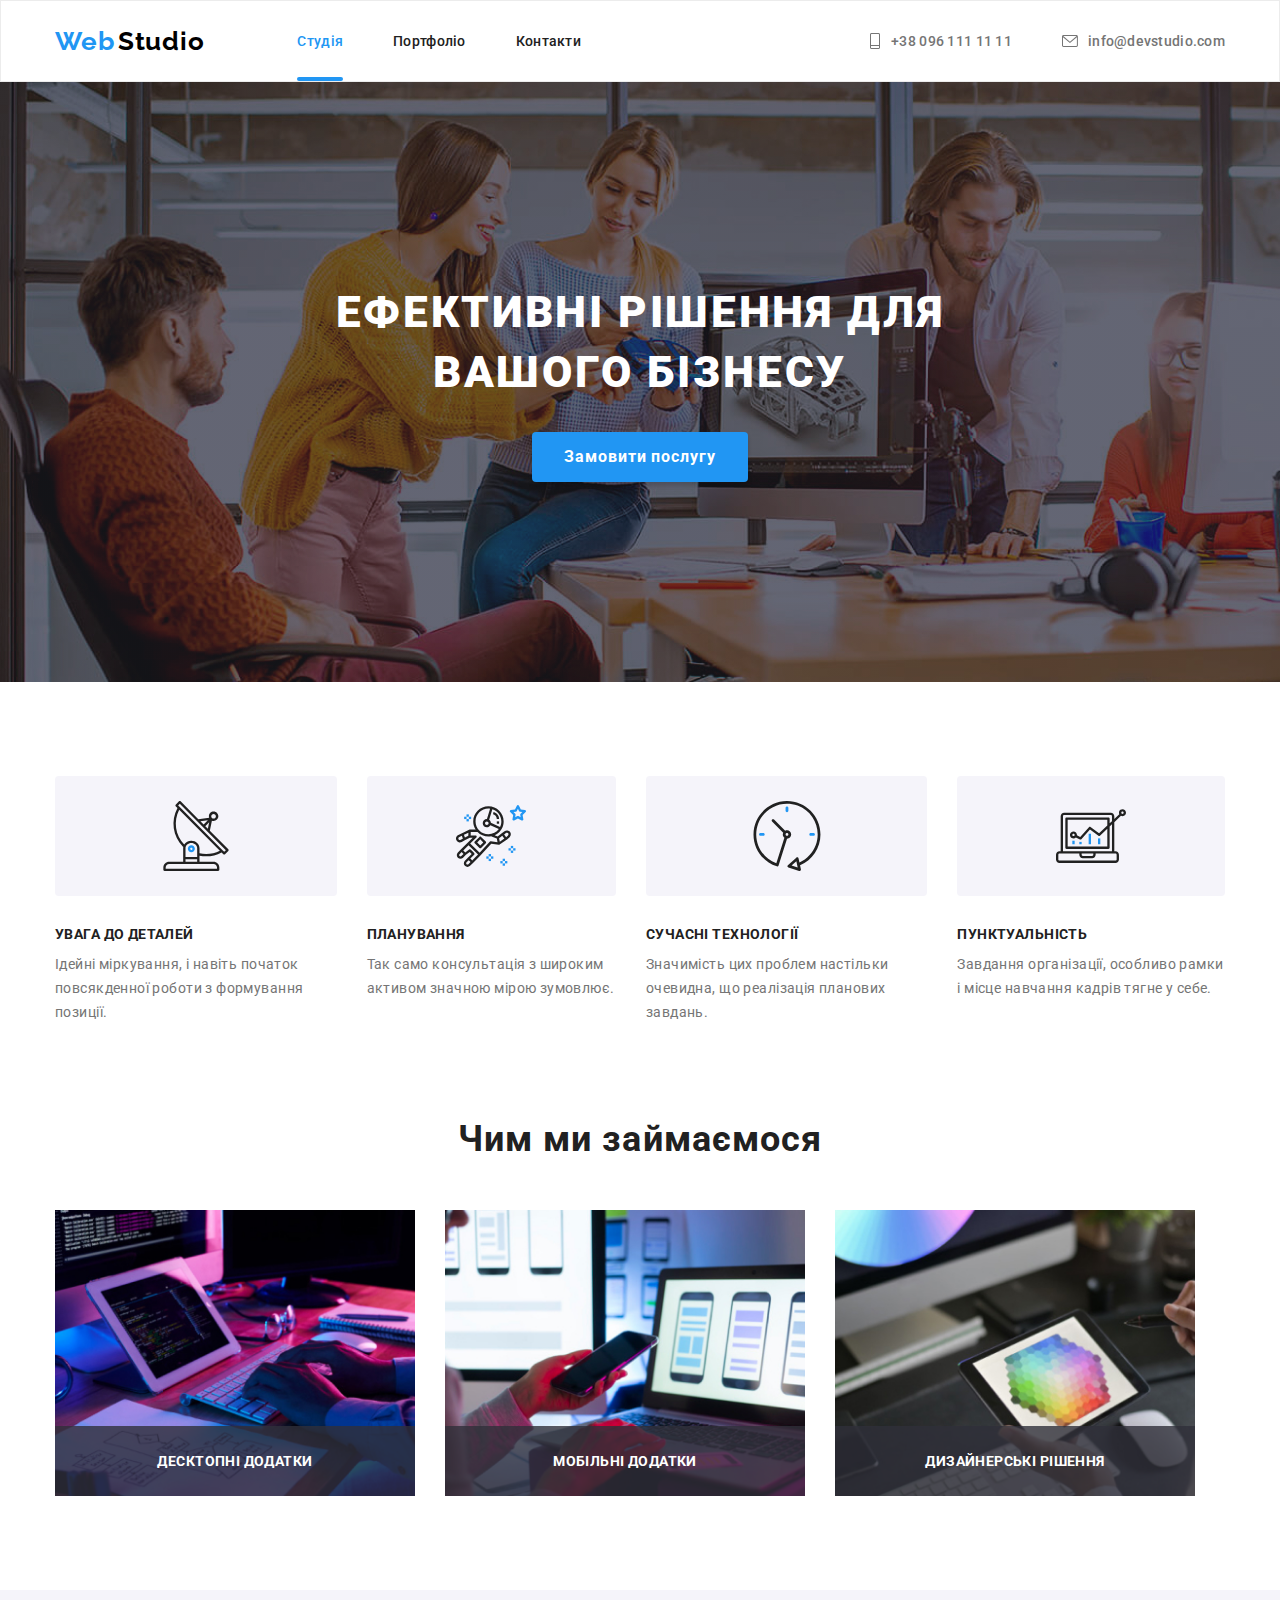
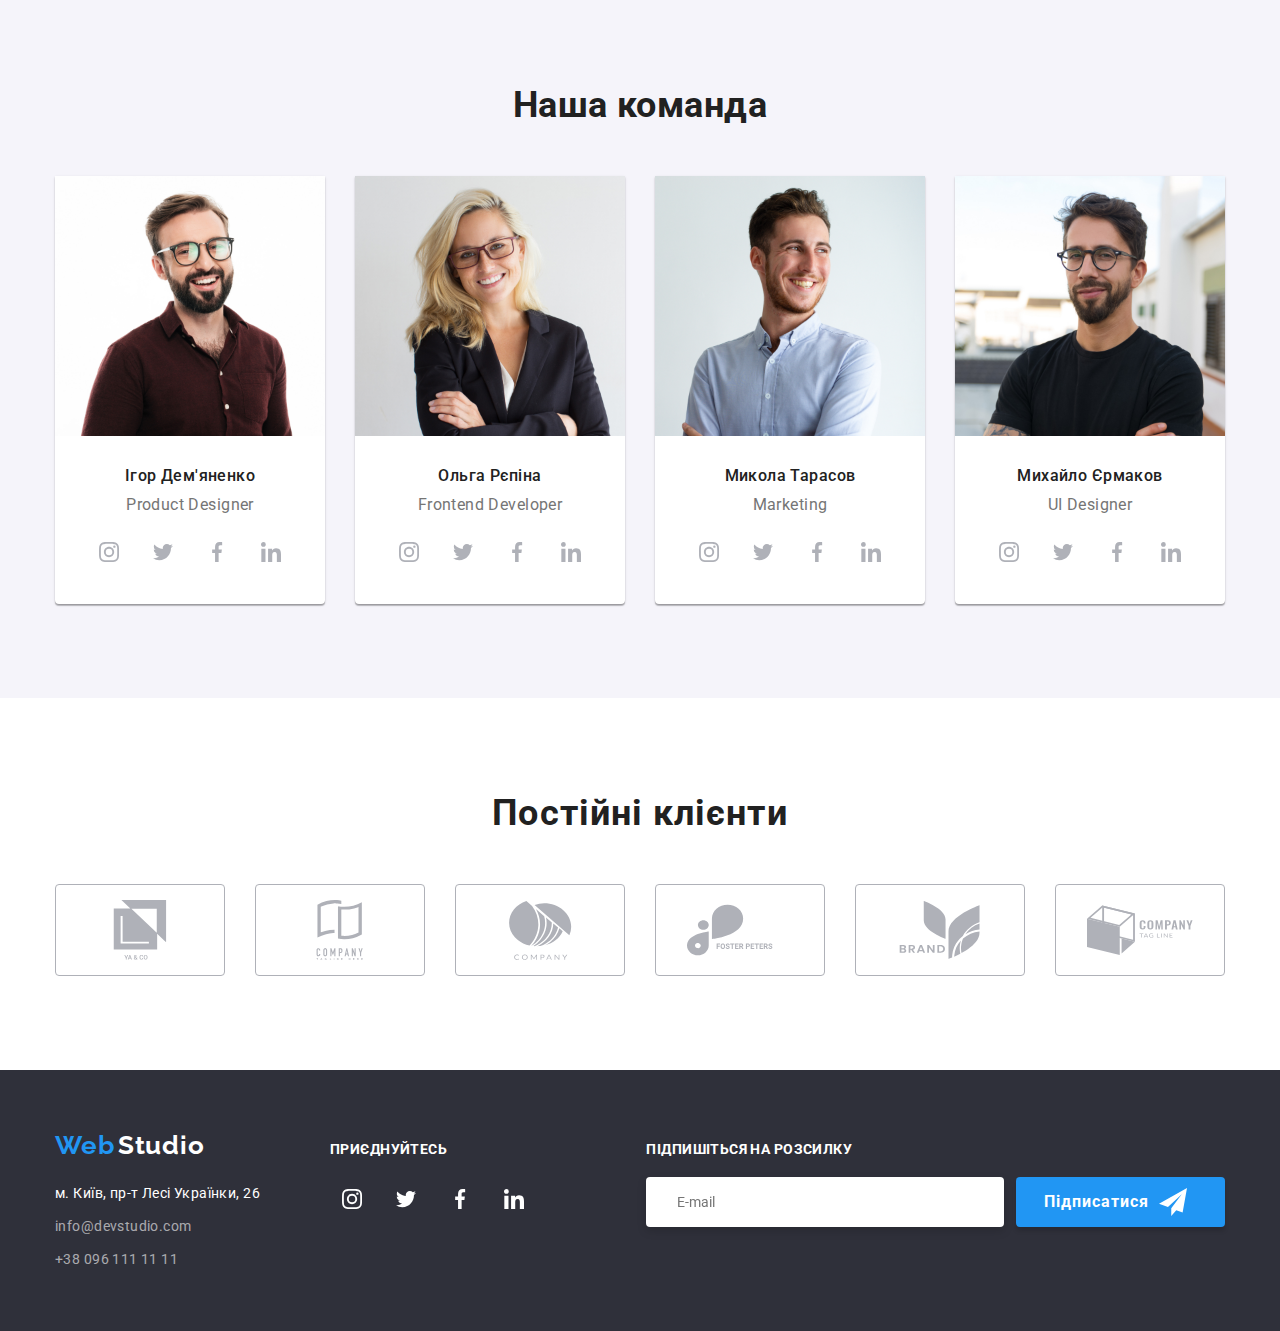
==== commit 3ee0a1a7: "06" ====
--- a/index.html
+++ b/index.html
@@ -381,7 +381,7 @@
         <form class="form-social">
           <input class="enter" type="text" name="email" placeholder="E-mail">
           <button class="button-email">Підписатися
-            <svg class="" width="28" height="28">
+            <svg class="button-fly" width="28" height="28">
               <use href="./symbol-defs.svg#icon-icon-send"></use>
             </svg>
           </button>
@@ -399,28 +399,33 @@
       <p class="modal-text">Залиште свої дані, ми вам передзвонимо</p>
       <form class="modal-social" action="">
         <div class="form-field">
-          <input class="form-fields" type="text" name="name" id="name">
+
           <label class="form-label" for="name">Ім'я
+            <input class="form-fields" type="text" name="name" id="name">
             <svg class="user-name" width="18" height="18">
               <use href="./symbol-defs.svg#user-icon"></use>
             </svg>
           </label>
-          <label for="tel">Tелефон
+          <label class="form-tel">Tелефон
+            <input type="text" name="tel" id="tel">
             <svg class="user-name" width="18" height="18">
               <use href="symbol-defs.svg#icon-tel"></use>
             </svg>
           </label>
-          <input type="text" name="tel" id="tel">
-
-          <label for="mail">Пошта
+
+
+          <label class="form-mail">Пошта
+            <input type="text" name="mail" id="mail">
             <svg class="user-name" width="18" height="18">
               <use href="symbol-defs.svg#icon-mail"></use>
             </svg>
           </label>
-          <input type="text" name="mail" id="mail">
-
-          <label for="coment">Коментар</label>
-          <textarea name="coment" id="coment" cols="30" rows="10" placeholder="Введіть текст"></textarea>
+
+
+          <label class="form-coment">Коментар
+            <textarea name="coment" id="coment" cols="30" rows="10" placeholder="Введіть текст"></textarea>
+          </label>
+
         </div>
 
         <label class="check option">Погоджуюся з розсилкою та приймаю
--- a/css/style.css
+++ b/css/style.css
@@ -579,7 +579,7 @@
   transition-timing-function: cubic-bezier(0.4, 0, 0.2, 1);
 }
 .social-email {
-  margin-left: 93px;
+  margin-left: auto;
 }
 .form-social {
   display: flex;
@@ -598,12 +598,19 @@
   width: 358px;
   height: 50px;
   border-radius: 4px;
+  padding-left: 30px;
   border: 1px solid rgba(255, 255, 255, 0.3);
   filter: drop-shadow(0px 4px 4px rgba(0, 0, 0, 0.15));
-}
+  transition-property: background-color, border;
+  transition-duration: 250ms;
+  transition-timing-function: cubic-bezier(0.4, 0, 0.2, 1);
+}
+
 .enter:hover,
 .enter:focus {
-  border: 2px solid var(--accent-color);
+  color: var(--main-text-color);
+  border: 1px solid var(--accent-color);
+  background-color: var(--secondary-text-color);
   transition-property: color;
   transition-duration: 250ms;
   transition-timing-function: cubic-bezier(0.4, 0, 0.2, 1);
@@ -624,6 +631,13 @@
   padding-top: 10px;
   padding-left: 28px;
   padding-bottom: 10px;
+  padding-right: 28px;
+  gap: 10px;
+}
+.button-fly {
+  fill: #fff;
+  margin-right: 28px;
+  margin-right: 10px;
 }
 .button-email:hover .button-email:focus {
   transition-property: color, box-shadow;
@@ -715,7 +729,7 @@
   flex-direction: column;
   gap: 10px;
   position: relative;
-  background-color: orange;
+  margin-bottom: 20px;
 }
 .form-fields {
   position: relative;
@@ -728,13 +742,19 @@
   padding-left: 42px;
   outline: transparent;
   transition: border 250ms;
+  transition-timing-function: cubic-bezier(0.4, 0, 0.2, 1);
+  margin-top: 4px;
 }
 .form-field textarea {
   width: 100%;
+  height: 120px;
+  resize: none;
+  padding: 12px 16px;
   border: 1px solid rgba(33, 33, 33, 0.2);
   border-radius: 4px;
   outline: transparent;
   transition: border 250ms;
+  margin-top: 4px;
 }
 .form-field textarea:hover,
 .form-field textarea:focus {
@@ -744,20 +764,24 @@
   transition-timing-function: cubic-bezier(0.4, 0, 0.2, 1);
 }
 .form-field input:hover,
-.form-field input:focus {
+.form-field input:focus ~ .user-name {
   border: 1px solid var(--accent-color);
+  fill: currentColor;
   transition-property: border;
   transition-duration: 250ms;
   transition-timing-function: cubic-bezier(0.4, 0, 0.2, 1);
 }
-.form-label {
+
+.form-label,
+.form-mail,
+.form-tel {
   position: relative;
 }
 .user-name {
   position: absolute;
   top: 50%;
-  left: 13%;
-  fill: #212121;
+  left: 13px;
+  fill: currentColor;
   transition: fill 250ms;
   transition-timing-function: cubic-bezier(0.4, 0, 0.2, 1);
 }
@@ -768,6 +792,16 @@
   transition-duration: 250ms;
   transition-timing-function: cubic-bezier(0.4, 0, 0.2, 1);
 }
+.form-coment,
+.form-mail,
+.form-tel,
+.form-label {
+  font-weight: 400;
+  font-size: 12px;
+  line-height: calc(14 / 12);
+  letter-spacing: 0.01em;
+  color: #757575;
+}
 .check option {
   margin: 0;
   margin-top: 20px;
@@ -788,8 +822,10 @@
 }
 .option {
   position: relative;
-  display: block;
-  margin-bottom: 0.5em;
+  display: flex;
+  justify-content: center;
+  align-items: center;
+  gap: 7px;
 }
 
 /* Check */
@@ -798,7 +834,7 @@
   padding-left: 1.2em;
 }
 
-.check__input {
+.check-input {
   position: absolute;
   clip: rect(0 0 0 0);
   width: 1px;
@@ -808,8 +844,8 @@
 
 .check-box {
   position: absolute;
-  top: 0;
-  left: 0;
+  top: 4px;
+  left: 6px;
   width: 16px;
   height: 15px;
   overflow: hidden;
@@ -822,25 +858,25 @@
 
 /* Checked */
 
-.check__input:checked + .check__box {
+.check-input:checked + .check-box {
   background-color: var(--accent-color);
-  background-image: url(../icon/icon\ check.svg);
+  background-image: url(../images/image\check.svg);
 }
 
 /* Focused */
 
-.check__input:focus + .check__box {
+.check-input:focus + .check-box {
   box-shadow: 0 0 0 0.1em #4a90e2, 0 0 0 0.2em #7ed321;
 }
 
 /* Disabled */
 
-.check__input:disabled + .check__box {
+.check-input:disabled + .check-box {
   box-shadow: 0 0 0 0.1em #9b9b9b;
 }
 
-.check__input:checked:disabled + .check__box {
-  background-color: #9b9b9b;
+.check-input:checked:disabled + .check-box {
+  background-color: var(--accent-color);
 }
 
 .button-submit {
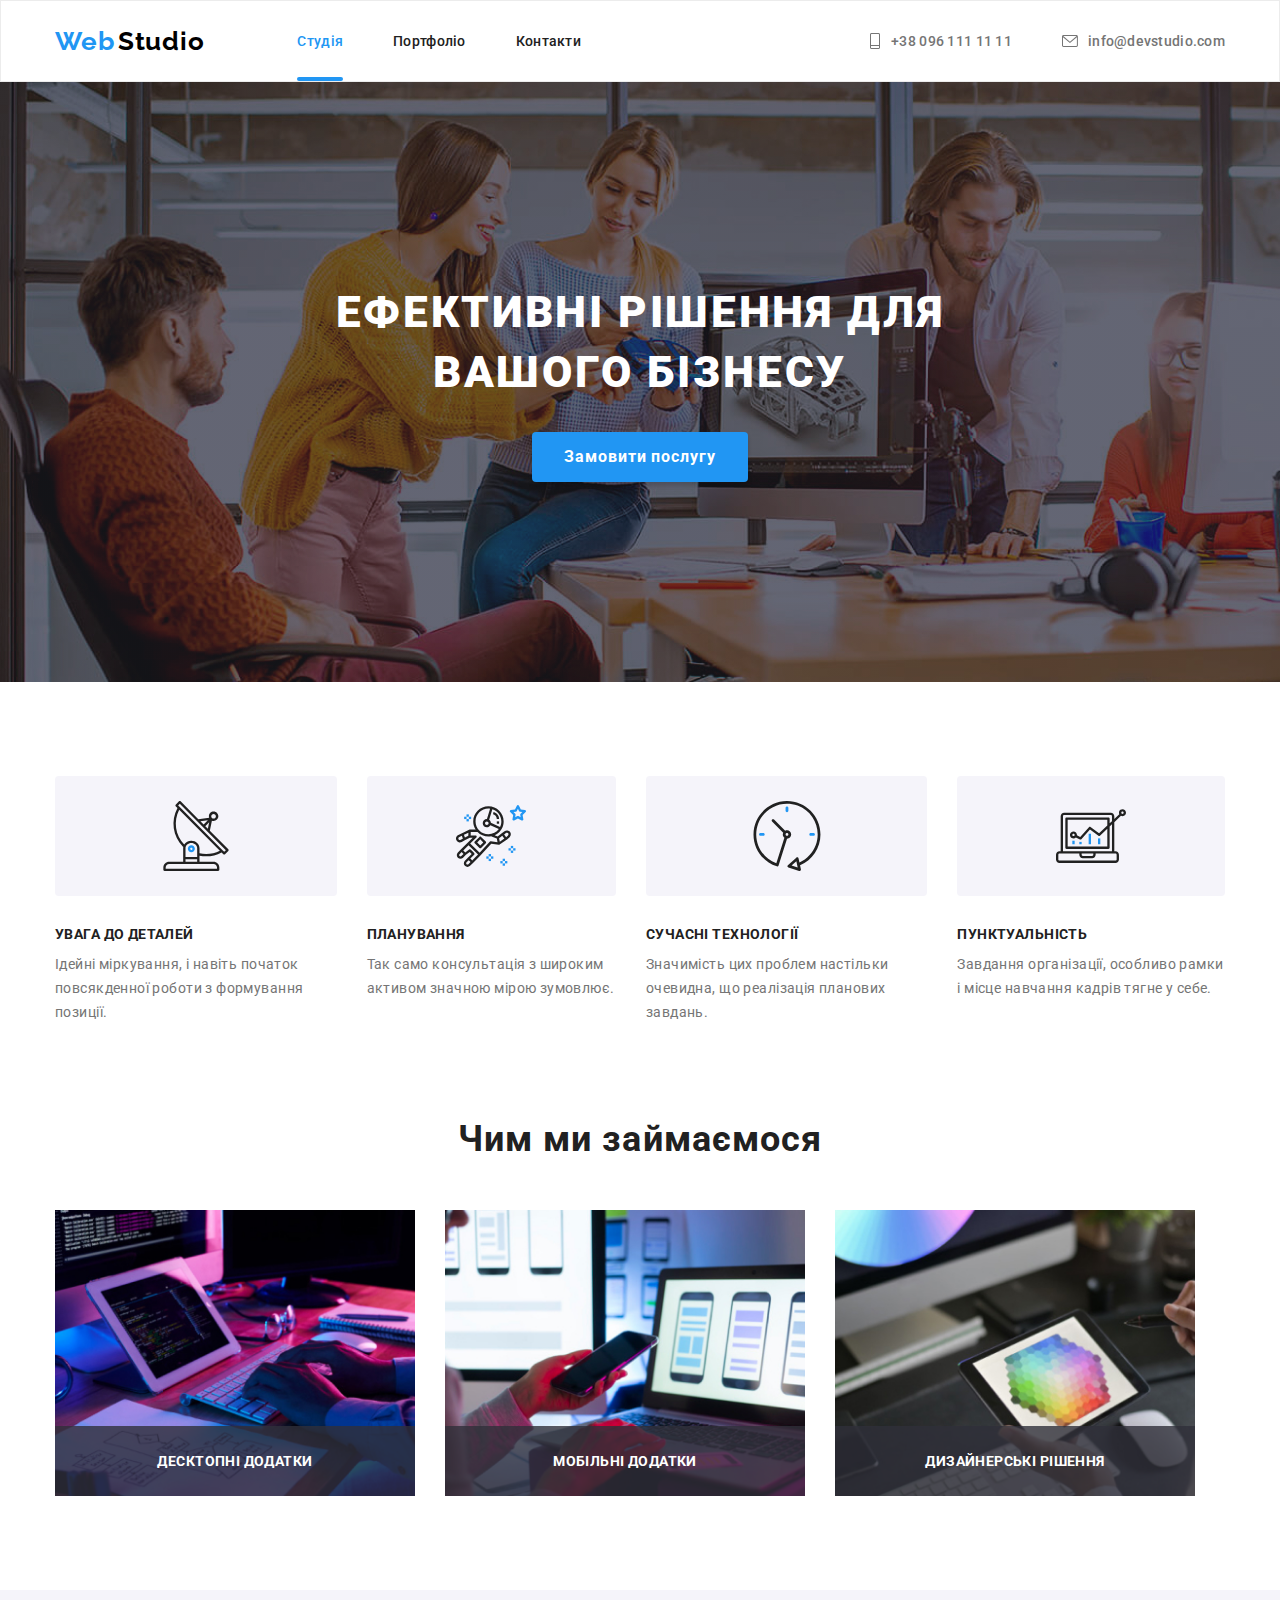
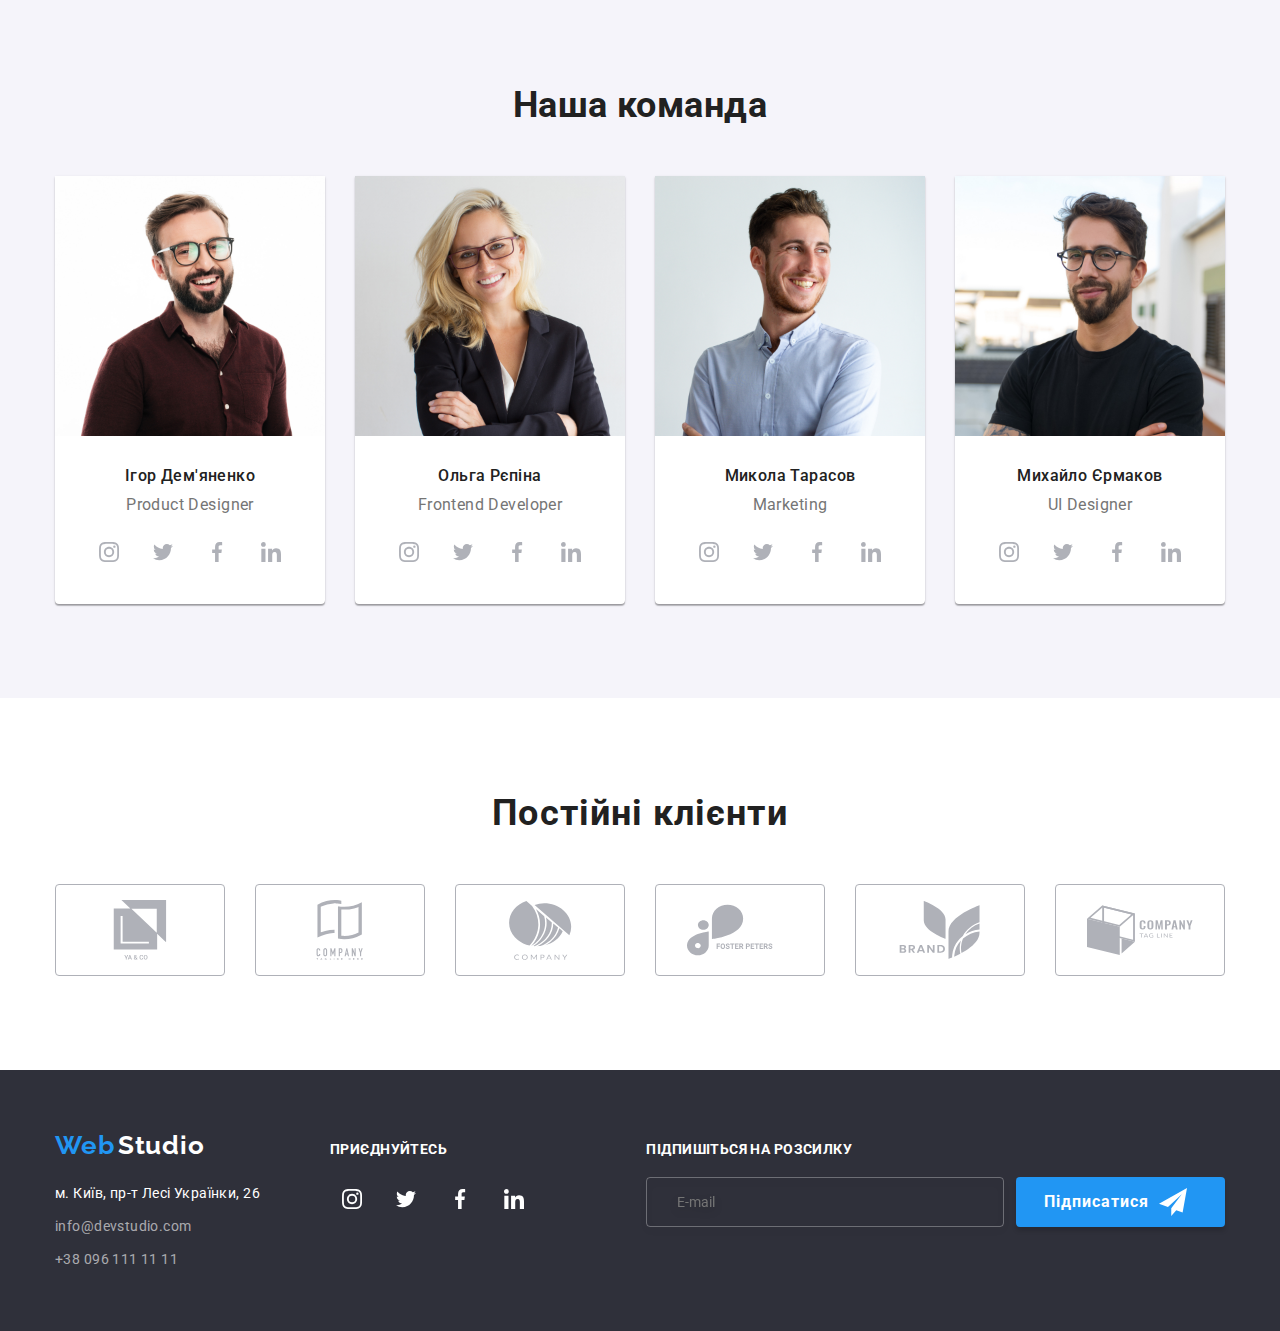
==== commit b0f6b399: "06" ====
--- a/index.html
+++ b/index.html
@@ -432,8 +432,8 @@
           <a href="" class="label-text"> Умови
             договору
           </a>
+          <input class="check-input" type="checkbox">
           <span class="check-box"></span>
-          <input class="check-input" type="checkbox">
         </label>
 
         <button class="button-submit" type="submit">Відправити</button>
--- a/css/style.css
+++ b/css/style.css
@@ -597,6 +597,7 @@
 .enter {
   width: 358px;
   height: 50px;
+  background-color: transparent;
   border-radius: 4px;
   padding-left: 30px;
   border: 1px solid rgba(255, 255, 255, 0.3);
@@ -611,9 +612,6 @@
   color: var(--main-text-color);
   border: 1px solid var(--accent-color);
   background-color: var(--secondary-text-color);
-  transition-property: color;
-  transition-duration: 250ms;
-  transition-timing-function: cubic-bezier(0.4, 0, 0.2, 1);
 }
 .button-email {
   position: relative;
@@ -860,7 +858,7 @@
 
 .check-input:checked + .check-box {
   background-color: var(--accent-color);
-  background-image: url(../images/image\check.svg);
+  background-image: url(../img/image\ check.svg);
 }
 
 /* Focused */
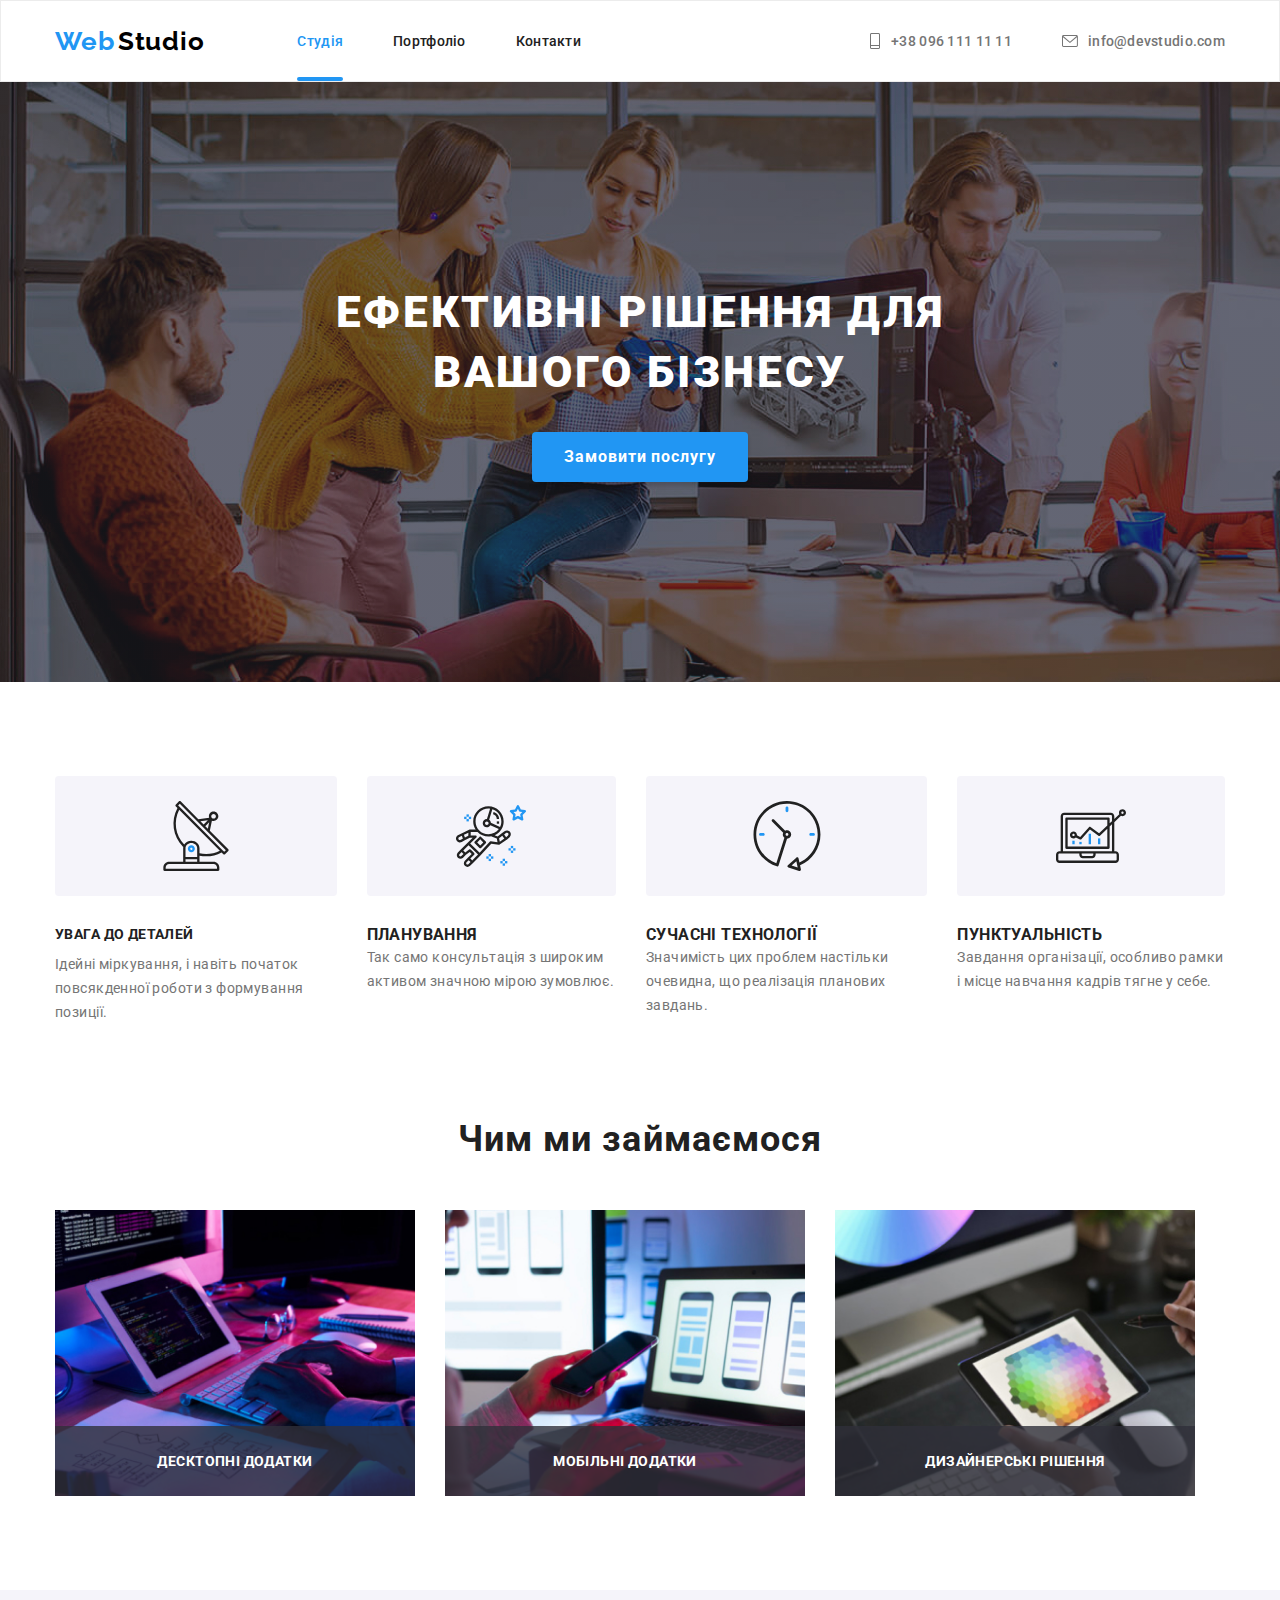
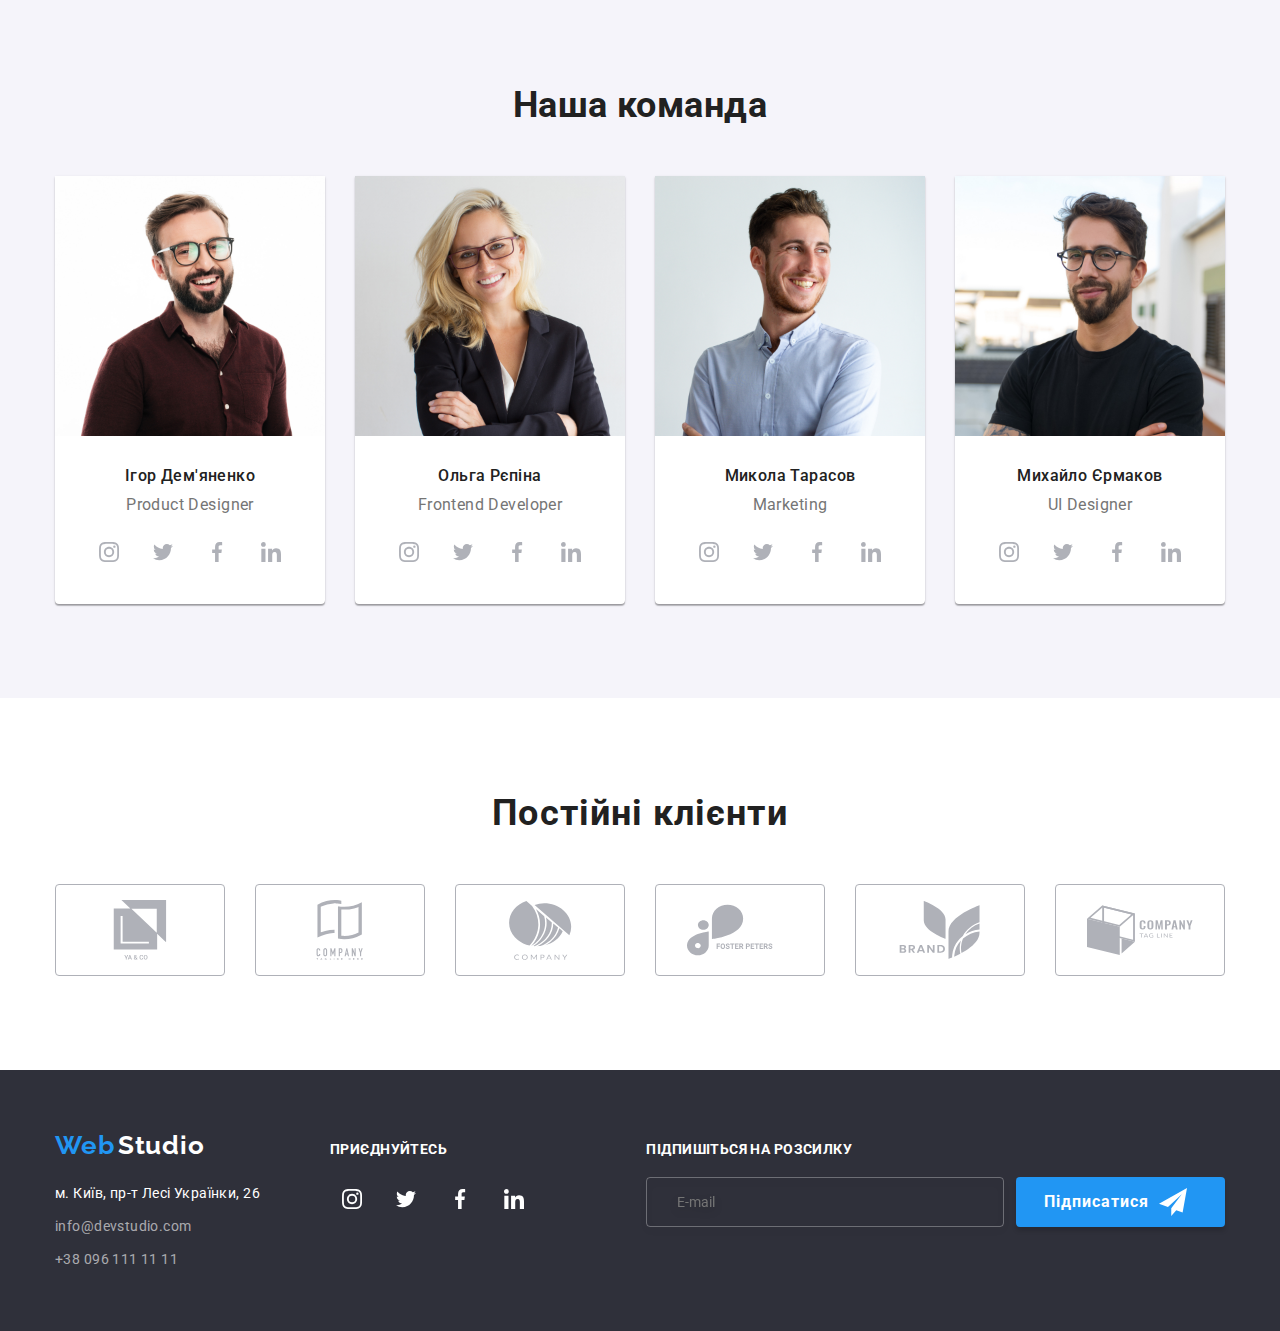
==== commit 47298576: "06" ====
--- a/index.html
+++ b/index.html
@@ -63,7 +63,7 @@
         <h2 class="visually-hidden">Наші переваги</h2>
         <ul class="list about">
           <li class="item">
-            <h3 class="about-title list">УВАГА ДО ДЕТАЛЕЙ</h3>
+            <h3 class="about__title list">УВАГА ДО ДЕТАЛЕЙ</h3>
             <p class="about-title-after">
               Ідейні міркування, і навіть початок повсякденної роботи з формування позиції.
             </p>
--- a/css/style.css
+++ b/css/style.css
@@ -290,11 +290,11 @@
 .item:nth-child(4)::before {
   background-image: url(../icon/diagram.svg);
 }
-.about-title list {
+.about__title list {
   margin-bottom: 10px;
 }
 
-.about-title {
+.about__title {
   font-weight: 700;
   font-size: 14px;
   line-height: calc(16 / 14);
